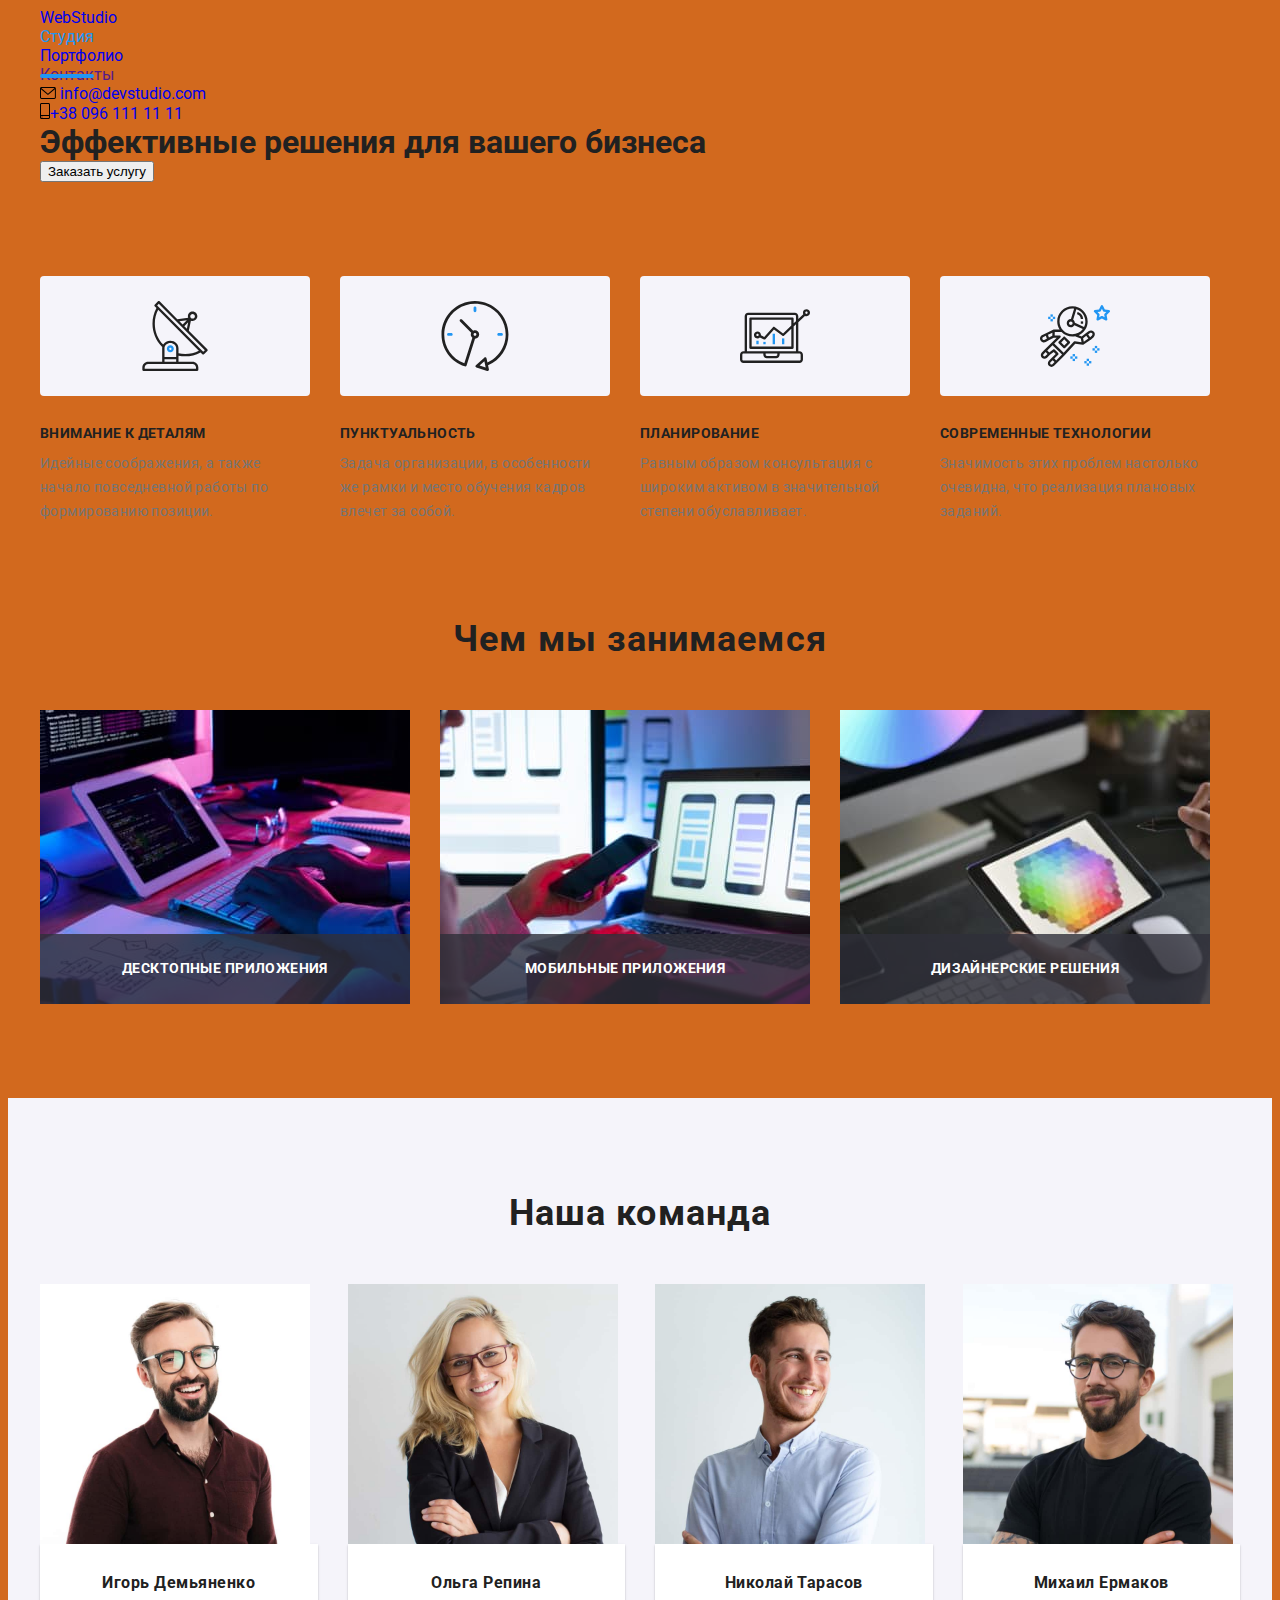
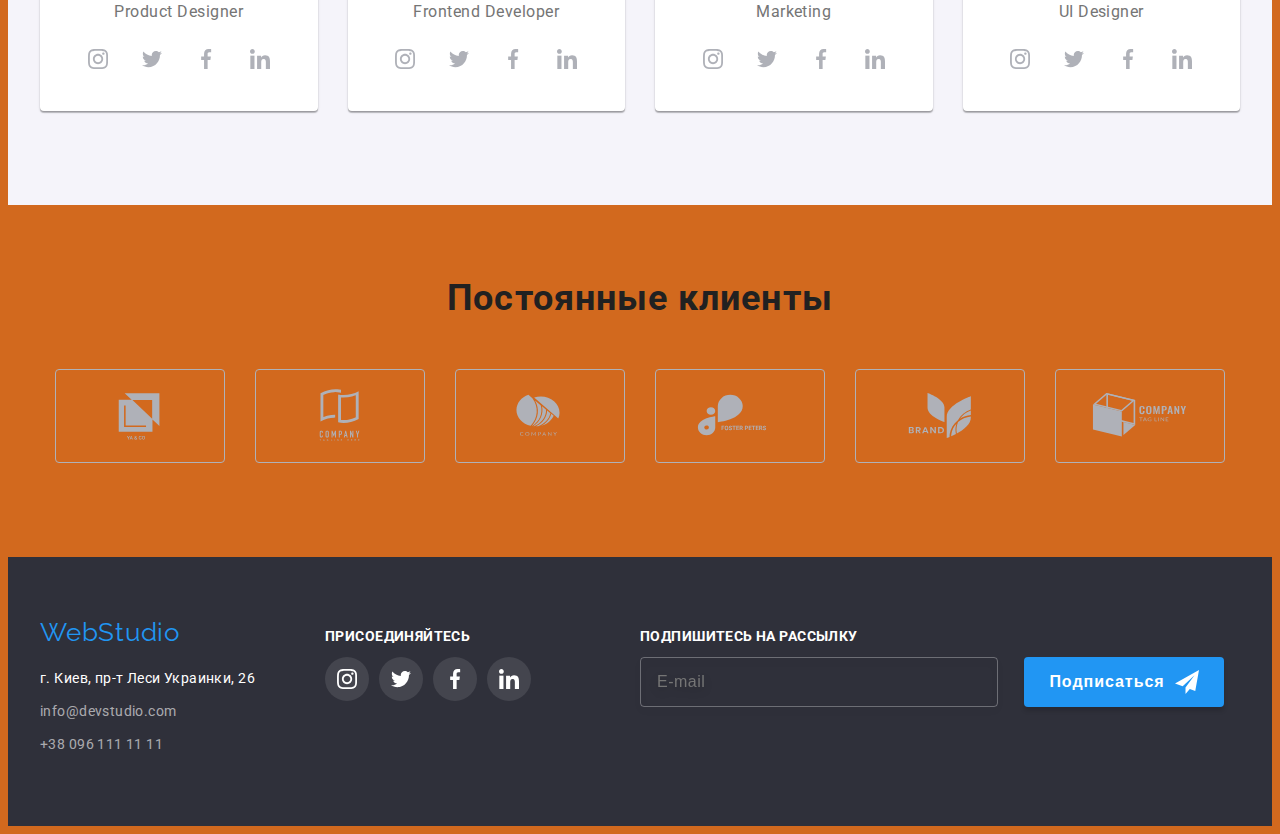
==== index.html @ f0cc95fa "add folders base, components, layout, utils" ====
<!DOCTYPE html>
<html lang="ru">
  <head>
    <meta charset="UTF-8" />
    <meta name="viewport" content="width=device-width, initial-scale=1.0" />
    <meta http-equiv="X-UA-Compatible" content="ie=edge" />
    <title>Document</title>
    <link rel="preconnect" href="https://fonts.googleapis.com" />
    <link rel="preconnect" href="https://fonts.gstatic.com" crossorigin />
    <link
      href="https://fonts.googleapis.com/css2?family=Raleway:wght@700&family=Roboto:wght@400;500;700;900&display=swap"
      rel="stylesheet"
    />
    <link
      rel="stylesheet"
      href="https://cdnjs.cloudflare.com/ajax/libs/modern-normalize/1.1.0/modern-normalize.min.css"
      integrity="sha512-wpPYUAdjBVSE4KJnH1VR1HeZfpl1ub8YT/NKx4PuQ5NmX2tKuGu6U/JRp5y+Y8XG2tV+wKQpNHVUX03MfMFn9Q=="
      crossorigin="anonymous"
      referrerpolicy="no-referrer"
    />
    <link rel="stylesheet" href="./css/styles.css" />
    <link rel="stylesheet" href="./css/main.css" />
  </head>

  <body>
    <!--Шапка сайта-->
    <header class="header">
      <div class="container header-container">
        <nav class="navigation">
          <a href="./index.html" class="logo">
            Web<span class="logo-blk">Studio</span>
          </a>
          <ul class="header-list list">
            <li class="header-item">
              <a href="./index.html" class="header-link current">Студия</a>
            </li>
            <li class="header-item">
              <a href="./portfolio.html" class="header-link">Портфолио</a>
            </li>
            <li class="header-item">
              <a href="" class="header-link">Контакты</a>
            </li>
          </ul>
        </nav>
        <div class="header-connect">
          <ul class="header-list list">
            <li>
              <a href="mailto:info@devstudio.com" class="header-link-mail"
                ><svg class="header-link-icon" width="16" height="12">
                  <use href="./image/icons/contact.svg#icon-envelope"></use>
                </svg>
                info@devstudio.com</a
              >
            </li>
            <li>
              <a href="tel:+380961111111" class="header-link-tel"
                ><svg class="header-link-icon" width="10" height="16">
                  <use
                    href="./image/icons/contact.svg#icon-smartphone"
                  ></use></svg
                >+38 096 111 11 11</a
              >
            </li>
          </ul>
        </div>
      </div>
    </header>
    <main>
      <!--Герой-->
      <div>
        <section class="hero">
          <div class="container">
            <div class="hero-title-container">
              <h1 class="hero-title">Эффективные решения для вашего бизнеса</h1>
            </div>
            <button type="button" class="hero-button" data-modal-open>
              Заказать услугу
            </button>
          </div>
        </section>
      </div>

      <!--Особенности-->

      <section class="features">
        <div class="container">
          <h2 class="visually-hidden">Особенности</h2>
          <ul class="features-list list">
            <li class="features-item">
              <div class="features-item-box">
                <svg class="features-item-icon" width="70" height="70">
                  <use href="./image/icons/FEATURES.svg#icon-antenna-1"></use>
                </svg>
              </div>
              <h3 class="features-subtitle">Внимание к деталям</h3>
              <p class="features-text">
                Идейные соображения, а также начало повседневной работы по
                формированию позиции.
              </p>
            </li>
            <li class="features-item">
              <div class="features-item-box">
                <svg class="features-item-icon" width="70" height="70">
                  <use href="./image/icons/FEATURES.svg#icon-clock-1"></use>
                </svg>
              </div>
              <h3 class="features-subtitle">Пунктуальность</h3>
              <p class="features-text">
                Задача организации, в особенности же рамки и место обучения
                кадров влечет за собой.
              </p>
            </li>
            <li class="features-item">
              <div class="features-item-box">
                <svg class="features-item-icon" width="70" height="70">
                  <use href="./image/icons/FEATURES.svg#icon-diagram-1"></use>
                </svg>
              </div>
              <h3 class="features-subtitle">Планирование</h3>
              <p class="features-text">
                Равным образом консультация с широким активом в значительной
                степени обуславливает.
              </p>
            </li>
            <li class="features-item">
              <div class="features-item-box">
                <svg class="features-item-icon" width="70" height="70">
                  <use href="./image/icons/FEATURES.svg#icon-astronaut-1"></use>
                </svg>
              </div>
              <h3 class="features-subtitle">Современные технологии</h3>
              <p class="features-text">
                Значимость этих проблем настолько очевидна, что реализация
                плановых заданий.
              </p>
            </li>
          </ul>
        </div>
      </section>

      <!--Чем мы занимаемся-->
      <section class="line">
        <div class="container">
          <h2 class="line-title">Чем мы занимаемся</h2>
          <ul class="line-list list">
            <li class="line-item">
              <img src="./image/box1.jpg" alt="работа с текстом" width="370" />
              <p class="line-top-text">Десктопные приложения</p>
            </li>
            <li class="line-item">
              <img src="./image/box2.jpg" alt="выбор дизайна" width="370" />
              <p class="line-top-text">Мобильные приложения</p>
            </li>
            <li class="line-item">
              <img src="./image/box3.jpg" alt="подбор цвета" width="370" />
              <p class="line-top-text">Дизайнерские решения</p>
            </li>
          </ul>
        </div>
      </section>
      <section class="about">
        <!--Команда ВебСтудио-->

        <div class="container">
          <h2 class="about-title">Наша команда</h2>
          <ul class="about-list list">
            <li class="about-item">
              <img
                src="./image/img-1.jpg"
                alt="фотография члена команды"
                width="270"
              />
              <div class="about-item-content about-frame">
                <h3 class="about-subtitle">Игорь Демьяненко</h3>
                <p class="about-text">Product Designer</p>
                <ul class="about-socials-list list">
                  <li class="about-socials-item">
                    <a href="" class="about-socials-link">
                      <svg class="about-socials-icon" width="20" height="20">
                        <use
                          href="./image/icons/socials.svg#icon-instagram-2"
                        ></use>
                      </svg>
                    </a>
                  </li>
                  <li class="about-socials-item">
                    <a href="" class="about-socials-link"
                      ><svg class="about-socials-icon" width="20" height="20">
                        <use
                          href="./image/icons/socials.svg#icon-twitter-1"
                        ></use></svg
                    ></a>
                  </li>
                  <li class="about-socials-item">
                    <a href="" class="about-socials-link">
                      <svg class="about-socials-icon" width="20" height="20">
                        <use
                          href="./image/icons/socials.svg#icon-facebook-1"
                        ></use>
                      </svg>
                    </a>
                  </li>
                  <li class="about-socials-item">
                    <a href="" class="about-socials-link">
                      <svg class="about-socials-icon" width="20" height="20">
                        <use
                          href="./image/icons/socials.svg#icon-linkedin-1"
                        ></use>
                      </svg>
                    </a>
                  </li>
                </ul>
              </div>
            </li>

            <li class="about-item">
              <img
                src="./image/img-2.jpg"
                alt="фотография члена команды"
                width="270"
              />
              <div class="about-item-content about-frame">
                <h3 class="about-subtitle">Ольга Репина</h3>
                <p class="about-text">Frontend Developer</p>
                <ul class="about-socials-list list">
                  <li class="about-socials-item">
                    <a href="" class="about-socials-link">
                      <svg class="about-socials-icon" width="20" height="20">
                        <use
                          href="./image/icons/socials.svg#icon-instagram-2"
                        ></use>
                      </svg>
                    </a>
                  </li>
                  <li class="about-socials-item">
                    <a href="" class="about-socials-link"
                      ><svg class="about-socials-icon" width="20" height="20">
                        <use
                          href="./image/icons/socials.svg#icon-twitter-1"
                        ></use></svg
                    ></a>
                  </li>
                  <li class="about-socials-item">
                    <a href="" class="about-socials-link">
                      <svg class="about-socials-icon" width="20" height="20">
                        <use
                          href="./image/icons/socials.svg#icon-facebook-1"
                        ></use>
                      </svg>
                    </a>
                  </li>
                  <li class="about-socials-item">
                    <a href="" class="about-socials-link">
                      <svg class="about-socials-icon" width="20" height="20">
                        <use
                          href="./image/icons/socials.svg#icon-linkedin-1"
                        ></use>
                      </svg>
                    </a>
                  </li>
                </ul>
              </div>
            </li>
            <li class="about-item">
              <img
                src="./image/img-3.jpg"
                alt="фотография члена команды"
                width="270"
              />
              <div class="about-item-content about-frame">
                <h3 class="about-subtitle">Николай Тарасов</h3>
                <p class="about-text">Marketing</p>
                <ul class="about-socials-list list">
                  <li class="about-socials-item">
                    <a href="" class="about-socials-link">
                      <svg class="about-socials-icon" width="20" height="20">
                        <use
                          href="./image/icons/socials.svg#icon-instagram-2"
                        ></use>
                      </svg>
                    </a>
                  </li>
                  <li class="about-socials-item">
                    <a href="" class="about-socials-link"
                      ><svg class="about-socials-icon" width="20" height="20">
                        <use
                          href="./image/icons/socials.svg#icon-twitter-1"
                        ></use></svg
                    ></a>
                  </li>
                  <li class="about-socials-item">
                    <a href="" class="about-socials-link">
                      <svg class="about-socials-icon" width="20" height="20">
                        <use
                          href="./image/icons/socials.svg#icon-facebook-1"
                        ></use>
                      </svg>
                    </a>
                  </li>
                  <li class="about-socials-item">
                    <a href="" class="about-socials-link">
                      <svg class="about-socials-icon" width="20" height="20">
                        <use
                          href="./image/icons/socials.svg#icon-linkedin-1"
                        ></use>
                      </svg>
                    </a>
                  </li>
                </ul>
              </div>
            </li>
            <li class="about-item">
              <img
                src="./image/img-4.jpg"
                alt="фотография члена команды"
                width="270"
              />
              <div class="about-item-content about-frame">
                <h3 class="about-subtitle">Михаил Ермаков</h3>
                <p class="about-text">UI Designer</p>
                <ul class="about-socials-list list">
                  <li class="about-socials-item">
                    <a href="" class="about-socials-link">
                      <svg class="about-socials-icon" width="20" height="20">
                        <use
                          href="./image/icons/socials.svg#icon-instagram-2"
                        ></use>
                      </svg>
                    </a>
                  </li>
                  <li class="about-socials-item">
                    <a href="" class="about-socials-link"
                      ><svg class="about-socials-icon" width="20" height="20">
                        <use
                          href="./image/icons/socials.svg#icon-twitter-1"
                        ></use></svg
                    ></a>
                  </li>
                  <li class="about-socials-item">
                    <a href="" class="about-socials-link">
                      <svg class="about-socials-icon" width="20" height="20">
                        <use
                          href="./image/icons/socials.svg#icon-facebook-1"
                        ></use>
                      </svg>
                    </a>
                  </li>
                  <li class="about-socials-item">
                    <a href="" class="about-socials-link">
                      <svg class="about-socials-icon" width="20" height="20">
                        <use
                          href="./image/icons/socials.svg#icon-linkedin-1"
                        ></use>
                      </svg>
                    </a>
                  </li>
                </ul>
              </div>
            </li>
          </ul>
        </div>
      </section>

      <!--Постоянные клиенты-->

      <section class="clients">
        <div class="container">
          <h2 class="clients-title">Постоянные клиенты</h2>
          <ul class="clients-list list">
            <li class="clients-item">
              <a href="" class="clients-link">
                <svg class="clients-icon" width="106" height="60">
                  <use href="./image/icons/clients.svg#icon-Logo-1"></use></svg
              ></a>
            </li>
            <li class="clients-item">
              <a href="" class="clients-link"
                ><svg class="clients-icon" width="106" height="60">
                  <use href="./image/icons/clients.svg#icon-Logo-2"></use>
                </svg>
              </a>
            </li>
            <li class="clients-item">
              <a href="" class="clients-link">
                <svg class="clients-icon" width="106" height="60">
                  <use href="./image/icons/clients.svg#icon-Logo-3"></use></svg
              ></a>
            </li>
            <li class="clients-item">
              <a href="" class="clients-link">
                <svg class="clients-icon" width="106" height="60">
                  <use href="./image/icons/clients.svg#icon-Logo-4"></use></svg
              ></a>
            </li>
            <li class="clients-item">
              <a href="" class="clients-link">
                <svg class="clients-icon" width="106" height="60">
                  <use href="./image/icons/clients.svg#icon-Logo-5"></use></svg
              ></a>
            </li>
            <li class="clients-item">
              <a href="" class="clients-link">
                <svg class="clients-icon" width="106" height="60">
                  <use href="./image/icons/clients.svg#icon-Logo-6"></use></svg
              ></a>
            </li>
          </ul>
        </div>
      </section>
    </main>

    <!-- Футер -->
    <footer>
      <div class="container footer-cont">
        <div class="footer-left-side">
          <div class="container-logo">
            <a href="./index.html" class="footer-logo">
              Web<span class="logo-wht">Studio</span>
            </a>
          </div>
          <address>
            <ul class="list">
              <li class="footer-item">
                <a
                  href="https://goo.gl/maps/s7FZJ9aVDDxHXywv8"
                  class="address"
                  target="_blank"
                  >г. Киев, пр-т Леси Украинки, 26</a
                >
              </li>
              <li class="footer-item">
                <a href="mailto:info@devstudio.com" class="footer-link-mail"
                  >info@devstudio.com</a
                >
              </li>
              <li class="footer-item">
                <a href="tel:+380961111111" class="footer-link-tel"
                  >+38 096 111 11 11</a
                >
              </li>
            </ul>
          </address>
        </div>
        <div class="footer-central-part">
          <p class="footer-right-text">присоединяйтесь</p>
          <ul class="footer-right-list list">
            <li class="footer-right-item">
              <a href="" class="footer-socials-link">
                <svg class="footer-socials-icon" width="20" height="20">
                  <use href="./image/icons/socials.svg#icon-instagram-2"></use>
                </svg>
              </a>
            </li>
            <li class="footer-right-item">
              <a href="" class="footer-socials-link">
                <svg class="footer-socials-icon" width="20" height="20">
                  <use href="./image/icons/socials.svg#icon-twitter-1"></use>
                </svg>
              </a>
            </li>
            <li class="footer-right-item">
              <a href="" class="footer-socials-link">
                <svg class="footer-socials-icon" width="20" height="20">
                  <use href="./image/icons/socials.svg#icon-facebook-1"></use>
                </svg>
              </a>
            </li>
            <li class="footer-right-item">
              <a href="" class="footer-socials-link">
                <svg class="footer-socials-icon" width="20" height="20">
                  <use href="./image/icons/socials.svg#icon-linkedin-1"></use>
                </svg>
              </a>
            </li>
          </ul>
        </div>
        <div class="footer-right-side">
          <p class="footer-right-side-text">Подпишитесь на рассылку</p>
          <form class="right-side-form">
            <div class="right-side-wrap">
              <input
                type="email"
                class="right-side-email"
                name="right-side-email"
                placeholder="E-mail"
              />
              <button type="submit" class="footer-btn">
                Подписаться
                <svg class="footer-btn-icon" width="24" height="24">
                  <use href="image/icons/contact.svg#icon-icon-send"></use>
                </svg>
              </button>
            </div>
          </form>
        </div>
      </div>
    </footer>
    <div class="backdrop is-hidden" data-modal>
      <div class="modal">
        <button type="button" class="modal-close-btn" data-modal-close>
          <svg class="modal-close-icon" width="18" height="18">
            <use href="./image/icons/contact.svg#icon-modal-close"></use>
          </svg>
        </button>
        <p class="modal-title">Оставьте свои данные, мы вам перезвоним</p>
        <form class="modal-form">
          <div class="form-field">
            <label for="user-name" class="modal-label">Имя</label>
            <div class="modal-inpup-wrap">
              <input
                type="text"
                name="user-name"
                class="modal-input"
                id="user-name"
              />
              <svg class="modal-icon" width="18" height="18">
                <use
                  href="./image/icons/contact.svg#icon-person-black-18dp-1"
                ></use>
              </svg>
            </div>
          </div>
          <div class="form-field">
            <label for="user-tel" class="modal-label">Телефон</label>
            <div class="modal-inpup-wrap">
              <input
                type="tel"
                name="user-tel"
                class="modal-input"
                id="user-tel"
              />
              <svg class="modal-icon" width="18" height="18">
                <use
                  href="./image/icons/contact.svg#icon-phone-black-18dp-1"
                ></use>
              </svg>
            </div>
          </div>
          <div class="form-field">
            <label for="user-email" class="modal-label">Почта</label>
            <div class="modal-inpup-wrap">
              <input
                type="email"
                name="user-email"
                class="modal-input"
                id="user-email"
              />
              <svg class="modal-icon" width="18" height="18">
                <use
                  href="./image/icons/contact.svg#icon-email-black-18dp-1"
                ></use>
              </svg>
            </div>
          </div>
          <div class="form-field-textarea">
            <label for="user-text" class="modal-label">Комментарий</label>
            <textarea
              name="user-text"
              id="user-text"
              class="modal-text"
              placeholder="Введите текст"
            ></textarea>
          </div>
          <div class="form-field-checkbox">
            <input
              type="checkbox"
              class="modal-check visually-hidden"
              name="modal-check"
              id="modal-check"
            />
            <label for="modal-check" class="modal-check-text"
              >Соглашаюсь с рассылкой и принимаю
              <a href="">
                <span class="modal-check-contract">Условия договора</span>
              </a>
            </label>
          </div>
          <button type="submit" class="modal-btn">Отправить</button>
        </form>
      </div>
    </div>
    <script>
      (() => {
        const refs = {
          openModalBtn: document.querySelector('[data-modal-open]'),
          closeModalBtn: document.querySelector('[data-modal-close]'),
          modal: document.querySelector('[data-modal]'),
        };

        refs.openModalBtn.addEventListener('click', toggleModal);
        refs.closeModalBtn.addEventListener('click', toggleModal);

        function toggleModal() {
          refs.modal.classList.toggle('is-hidden');
        }
      })();
    </script>
  </body>
</html>
---- css/styles.css ----
p,
h1,
h2,
h3,
h4,
h5,
h6 {
  margin: 0;
}

ul {
  margin: 0;
  padding: 0;
}

button {
  cursor: pointer;
}

body {
  font-family: Roboto, sans-serif;
  color: #212121;
}

main {
  color: #212121;
}

a {
  text-decoration: none;
}

img {
  display: block;
}

.container {
  width: 1200px;
  padding-left: 15px;
  padding-right: 15px;
  margin: 0 auto;
}

.list {
  list-style: none;
}

:root {
  --accent-color: #2196f3;
  --text-color: #757575;
}
.visually-hidden {
  position: absolute;
  white-space: nowrap;
  width: 1px;
  height: 1px;
  overflow: hidden;
  border: 0;
  padding: 0;
  clip: rect(0 0 0 0);
  clip-path: inset(50%);
  margin: -1px;
}

/* -- HEADER -- */

/* ------- HERO ------- */

/* ------- FEATURES ------- */

.features {
  padding-top: 94px;
  padding-bottom: 94px;
}

.features-list {
  display: flex;
}

.features-item-box {
  background-color: #f5f4fa;
  border-radius: 4px;
  display: flex;
  align-items: center;
  justify-content: center;
  padding-top: 25px;
  padding-bottom: 25px;
  margin-bottom: 30px;
}

.features-item {
  width: 270px;
}

.features-item + .features-item {
  margin-left: 30px;
}

.features-subtitle {
  font-size: 14px;
  line-height: 1.14;
  letter-spacing: 0.03em;
  text-transform: uppercase;
}

.features-subtitle {
  margin-bottom: 10px;
}

.features-text {
  font-size: 14px;
  line-height: 1.71;
  letter-spacing: 0.03em;
  color: var(--text-color);
}

/* ------- LINE ------- */

.line {
  padding-bottom: 94px;
}

.line-list {
  display: flex;
}

.line-title,
.about-title {
  font-size: 36px;
  line-height: 42px;
  text-align: center;
  letter-spacing: 0.03em;
  margin-bottom: 50px;
}

.line-item + .line-item {
  margin-left: 30px;
}

.line-item {
  width: 370px;
  position: relative;
}

.line-top-text {
  font-weight: 700;
  font-size: 14px;
  line-height: 1.14;
  text-align: center;
  letter-spacing: 0.03em;
  text-transform: uppercase;
  color: #ffffff;
  position: absolute;
  bottom: 0;
  left: 0;
  background-color: rgba(47, 48, 58, 0.8);
  width: 100%;
  padding-top: 27px;
  padding-bottom: 27px;
}

/* ------- ABOUT ------- */

.about {
  background-color: #f5f4fa;
  padding-top: 94px;
  padding-bottom: 94px;
}

.about-list {
  display: flex;
  margin-left: -30px;
}

.about-item-content {
  background-color: #ffffff;
  padding-top: 30px;
  padding-bottom: 30px;
}

.about-item {
  width: calc(100% / 3 - 30px);
  margin-left: 30px;
}

.about-subtitle {
  font-style: normal;
  font-size: 16px;
  line-height: 1.18;
  text-align: center;
  letter-spacing: 0.03em;
  margin-bottom: 10px;
}

.about-text,
.portfolio-text {
  font-size: 16px;
  line-height: 1.18;
  text-align: center;
  letter-spacing: 0.03em;
  color: var(--text-color);
}

.about-text {
  display: block;
  margin-bottom: 15px;
}

.about-socials-list {
  display: flex;
  justify-content: center;
}

.about-socials-link {
  width: 44px;
  height: 44px;
  background-color: #ffffff;
  border-radius: 50%;
  display: flex;
  align-items: center;
  justify-content: center;

  transition-property: background-color;
  transition-duration: 250ms;
  transition-timing-function: cubic-bezier(0.4, 0, 0.2, 1);
}

.about-socials-link:hover,
.about-socials-link:focus {
  background-color: var(--accent-color);
}

.about-socials-link:hover .about-socials-icon,
.about-socials-link:focus .about-socials-icon {
  fill: #ffffff;
}

.about-socials-item + .about-socials-item {
  margin-left: 10px;
}

.about-socials-icon {
  fill: #afb1b8;
}

.clients-title {
  font-size: 36px;
  line-height: 42px;
  text-align: center;
  letter-spacing: 0.03em;
  margin-bottom: 50px;
}

.about-frame {
  box-shadow: 0px 1px 3px rgba(0, 0, 0, 0.12), 0px 1px 1px rgba(0, 0, 0, 0.14),
    0px 2px 1px rgba(0, 0, 0, 0.2);
  border-radius: 0px 0px 4px 4px;
}

/* ------- CLIENTS ------- */

.clients {
  padding-bottom: 94px;
  padding-top: 72px;
}

.clients-item + .clients-item {
  margin-left: 30px;
}

.clients-list {
  display: flex;
  justify-content: center;
}

.clients-link {
  border: 1px solid #afb1b8;
  border-radius: 4px;
  padding: 16px 31px;
  color: #afb1b8;
  display: flex;
  align-items: center;
  justify-content: center;

  transition: color 250ms cubic-bezier(0.4, 0, 0.2, 1),
    border-color 250ms cubic-bezier(0.4, 0, 0.2, 1);
}

.clients-icon {
  fill: currentColor;
}

.clients-link:hover,
.clients-link:focus {
  color: var(--accent-color);
  border-color: var(--accent-color);
}

/* ----- FOOTER ----- */

footer {
  background-color: #2f303a;
  padding-bottom: 60px;
  padding-top: 60px;
  margin: 0 auto;
}

.footer-cont {
  display: flex;
  align-items: baseline;
}

.footer-logo {
  font-family: Raleway, sans-serif;
  font-size: 26px;
  line-height: 1.19;
  letter-spacing: 0.03em;
  color: #2196f3;
}

.container-logo {
  margin-bottom: 20px;
}

.address {
  font-style: normal;
  font-weight: 400;
  font-size: 14px;
  line-height: 1.71;
  letter-spacing: 0.03em;
  color: #ffffff;

  transition: color 250ms cubic-bezier(0.4, 0, 0.2, 1);
}

.footer-link-tel,
.footer-link-mail {
  font-style: normal;
  font-weight: 400;
  font-size: 14px;
  line-height: 1.71;
  letter-spacing: 0.03em;
  color: rgba(255, 255, 255, 0.6);

  transition: color 250ms cubic-bezier(0.4, 0, 0.2, 1);
}

.footer-link-tel:hover,
.footer-link-tel:focus {
  color: var(--accent-color);
}

.address:hover,
.address:focus {
  color: var(--accent-color);
}

.footer-link-mail:hover,
.footer-link-mail:focus {
  color: var(--accent-color);
}

.footer-item {
  margin-bottom: 9px;
}

.footer-central-part {
  width: 206px;
  margin-left: 70px;
}

.footer-right-text,
.footer-right-side-text {
  font-weight: bold;
  font-style: normal;
  font-size: 14px;
  line-height: 1.14px;
  letter-spacing: 0.03em;
  text-transform: uppercase;
  color: #ffffff;
  display: block;
  margin-bottom: 20px;
}

.footer-right-list {
  display: flex;
  justify-content: left;
}

.footer-socials-link {
  width: 44px;
  height: 44px;
  background-color: rgba(255, 255, 255, 0.1);
  border-radius: 50%;
  display: flex;
  align-items: center;
  justify-content: center;

  transition-property: background-color;
  transition-duration: 250ms;
  transition-timing-function: cubic-bezier(0.4, 0, 0.2, 1);
}

.footer-right-item {
  margin-right: 10px;
}

.footer-socials-link:hover,
.footer-socials-link:focus {
  background-color: var(--accent-color);
}

.footer-socials-link:hover .footer-socials-icon {
  fill: #ffffff;
}

.footer-socials-icon {
  fill: #ffffff;
}

.right-side-wrap {
  display: flex;
  justify-content: center;
}

.footer-right-side {
  margin-left: auto;
  width: calc(100% / 2);
  padding-left: 15px;
}

.right-side-email {
  width: 358px;
  height: 50px;
  font-weight: 400;
  font-size: 16px;
  line-height: 1.25;
  letter-spacing: 0.03em;
  color: rgba(255, 255, 255, 0.6);
  padding-left: 16px;
  border: 1px solid rgba(255, 255, 255, 0.3);
  box-sizing: border-box;
  filter: drop-shadow(0px 4px 4px rgba(0, 0, 0, 0.15));
  border-radius: 4px;
  background-color: transparent;
  outline: none;
  margin-right: 10px;
}

.footer-btn {
  width: 200px;
  height: 50px;
  background: var(--accent-color);
  font-weight: 700;
  font-size: 16px;
  line-height: 1.87;
  letter-spacing: 0.06em;
  cursor: pointer;
  color: #ffffff;
  border-color: transparent;
  border-radius: 4px;
  box-shadow: 0px 4px 4px rgba(0, 0, 0, 0.15);
  display: flex;
  align-items: center;
  justify-content: center;
  margin: 0 auto;
}

.footer-btn-icon {
  margin-left: 10px;
}

/* ----- Портфолио ----- */

.box {
  border-bottom-width: 1px;
  border-bottom-style: solid;
  border-bottom-color: #ececec;
}

.portfolio {
  padding-top: 91px;
  padding-bottom: 90px;
}

.portfolio-button {
  font-family: inherit;
  font-style: normal;
  font-weight: 500;
  font-size: 16px;
  line-height: 1.62;
  text-align: center;
  letter-spacing: 0.03em;
  background: #f5f4fa;
  border-radius: 4px;
  border-color: transparent;
  padding: 6px 22px;

  transition-property: background-color;
  transition-duration: 250ms;
  transition-timing-function: cubic-bezier(0.4, 0, 0.2, 1);
}

.buttons-container {
  margin-bottom: 51px;
}

.buttons-list {
  display: flex;
  justify-content: center;
}

.buttons-item + .buttons-item {
  margin-left: 8px;
}

.portfolio-button:hover,
.portfolio-button:focus {
  background-color: var(--accent-color);
  color: #ffffff;
  box-shadow: 0px 3px 1px rgba(0, 0, 0, 0.1), 0px 1px 2px rgba(0, 0, 0, 0.08),
    0px 2px 2px rgba(0, 0, 0, 0.12);
}

.image {
  display: block;
  max-width: 100%;
  height: auto;
}

.frame {
  border: 1px solid #eeeeee;
}

.portfolio-list {
  display: flex;
  margin-left: -30px;
  flex-wrap: wrap;
}

.portfolio-item {
  background: #ffffff;
  width: calc(100% / 3 - 30px);
  margin-left: 30px;
  position: relative;
}

.portfolio-wrap {
  position: relative;
  overflow: hidden;
}

.portfolio-top-text {
  position: absolute;
  top: 0;
  left: 0;
  font-weight: 400;
  font-size: 18px;
  line-height: 1.56;
  letter-spacing: 0.03em;
  color: #ffffff;
  background: rgba(33, 150, 243, 0.9);
  padding: 63px 24px;
  height: 100%;
  transform: translateY(101%);
  transition: transform 250ms cubic-bezier(0.4, 0, 0.2, 1);
}

.portfolio-item:hover .portfolio-top-text {
  transform: translateY(0);
}

.portfolio-item:nth-last-child(n + 4) {
  margin-bottom: 30px;
}

.portfolio-item:hover,
.portfolio-item:focus {
  box-shadow: 0px 1px 1px rgba(0, 0, 0, 0.12), 0px 4px 4px rgba(0, 0, 0, 0.06),
    1px 4px 6px rgba(0, 0, 0, 0.16);
}

.portfolio-subtitle {
  font-size: 18px;
  line-height: 2;
  letter-spacing: 0.06em;
}

.portfolio-list-content {
  padding: 20px;
}

.portfolio-text {
  line-height: 1.87;
  text-align: left;
}

.current {
  color: var(--accent-color);
  position: relative;
}

.current::after {
  content: '';
  width: 100%;
  height: 4px;
  position: absolute;
  background-color: var(--accent-color);
  border-radius: 2px;
  left: 0;
  bottom: -32px;
}

.backdrop {
  width: 100vw;
  height: 100vh;
  background-color: rgba(0, 0, 0, 0.2);
  position: fixed;
  top: 0;

  opacity: 1;
  transition: opacity 250ms cubic-bezier(0.4, 0, 0.2, 1);
}

.backdrop.is-hidden .modal {
  transform: translate(-50%, -50%) scale(0.7);
}

/* ------- Modal ------ */

.modal {
  width: 528px;
  min-height: 581px;
  background: #ffffff;
  box-shadow: 0px 1px 3px rgba(0, 0, 0, 0.12), 0px 1px 1px rgba(0, 0, 0, 0.14),
    0px 2px 1px rgba(0, 0, 0, 0.2);
  border-radius: 4px;
  position: absolute;
  top: 50%;
  left: 50%;

  transform: translate(-50%, -50%) scale(1);

  transition: transform 250ms cubic-bezier(0.4, 0, 0.2, 1);

  padding: 40px;
}

.modal-close-btn {
  width: 30px;
  height: 30px;
  border-radius: 50%;
  background-color: transparent;
  border: 1px solid rgba(0, 0, 0, 0.1);
  position: absolute;
  top: 8px;
  right: 8px;
  display: flex;
  align-items: center;
  justify-content: center;

  transition: fill 250ms cubic-bezier(0.4, 0, 0.2, 1);
}

.modal-close-btn:hover {
  fill: var(--accent-color);
}

.is-hidden {
  opacity: 0;
  pointer-events: none;
  visibility: hidden;
}

.modal-title {
  font-style: normal;
  font-weight: 700;
  font-size: 20px;
  line-height: 1.15;
  text-align: center;
  letter-spacing: 0.03em;
  color: #212121;
  margin-bottom: 12px;
}

.modal-label {
  font-weight: normal;
  font-size: 12px;
  line-height: 1.16;
  letter-spacing: 0.01em;
  color: #757575;
}

.modal-inpup-wrap {
  margin-top: 4px;
  position: relative;
}

.form-field {
  margin-bottom: 10px;
}

.modal-input {
  width: 100%;
  height: 40px;
  border: 1px solid rgba(33, 33, 33, 0.2);
  box-sizing: border-box;
  border-radius: 4px;
  outline: none;
  padding-left: 40px;

  transition: border-color 250ms cubic-bezier(0.4, 0, 0.2, 1);
}

.modal-input:hover,
.modal-input:focus {
  border-color: var(--accent-color);
}

.modal-input:hover + .modal-icon {
  fill: var(--accent-color);
}

.modal-input:focus + .modal-icon {
  fill: var(--accent-color);
}

.modal-icon {
  position: absolute;
  left: 12px;
  top: 50%;
  transform: translateY(-50%);

  transition: fill 250ms cubic-bezier(0.4, 0, 0.2, 1);
}

.modal-text {
  width: 100%;
  height: 120px;
  padding: 12px;
  border: 1px solid rgba(33, 33, 33, 0.2);
  box-sizing: border-box;
  border-radius: 4px;
  resize: none;
  margin-top: 4px;
}

.modal-text::placeholder {
  font-weight: 400;
  font-size: 12px;
  line-height: 1.16s;
  letter-spacing: 0.01em;
  color: rgba(117, 117, 117, 0.5);
}

.modal-check-text,
.modal-check-contract {
  font-weight: 400;
  font-size: 14px;
  line-height: 1.71;
  letter-spacing: 0.03em;
  color: var(--text-color);
  display: flex;
  align-items: center;
}

.modal-check-text::before {
  content: '';
  width: 16px;
  height: 15px;
  border: 2px solid #212121;
  border-radius: 2px;
  display: block;
  margin-right: 7px;
}

.modal-check:checked + .modal-check-text::before {
  background-color: var(--accent-color);
  background-image: url(../image/icons/modal-icon.svg);
  background-repeat: no-repeat;
  background-position: center;
  border: none;
}

.modal-check-contract {
  color: var(--accent-color);
  text-decoration-line: underline;
  margin-left: 3px;
}

.form-field-checkbox {
  margin-top: 15px;
  margin-bottom: 25px;
}

.modal-btn {
  font-family: inherit;
  background: var(--accent-color);
  font-weight: 700;
  font-size: 16px;
  line-height: 1.87;
  letter-spacing: 0.06em;
  cursor: pointer;
  color: #ffffff;
  border-color: transparent;
  border-radius: 4px;
  box-shadow: 0px 4px 4px rgba(0, 0, 0, 0.15);
  display: block;
  margin: 0 auto;
  padding: 10px 55px;
}
---- css/main.css ----
body {
  background-color: chocolate;
}
/*# sourceMappingURL=main.css.map */
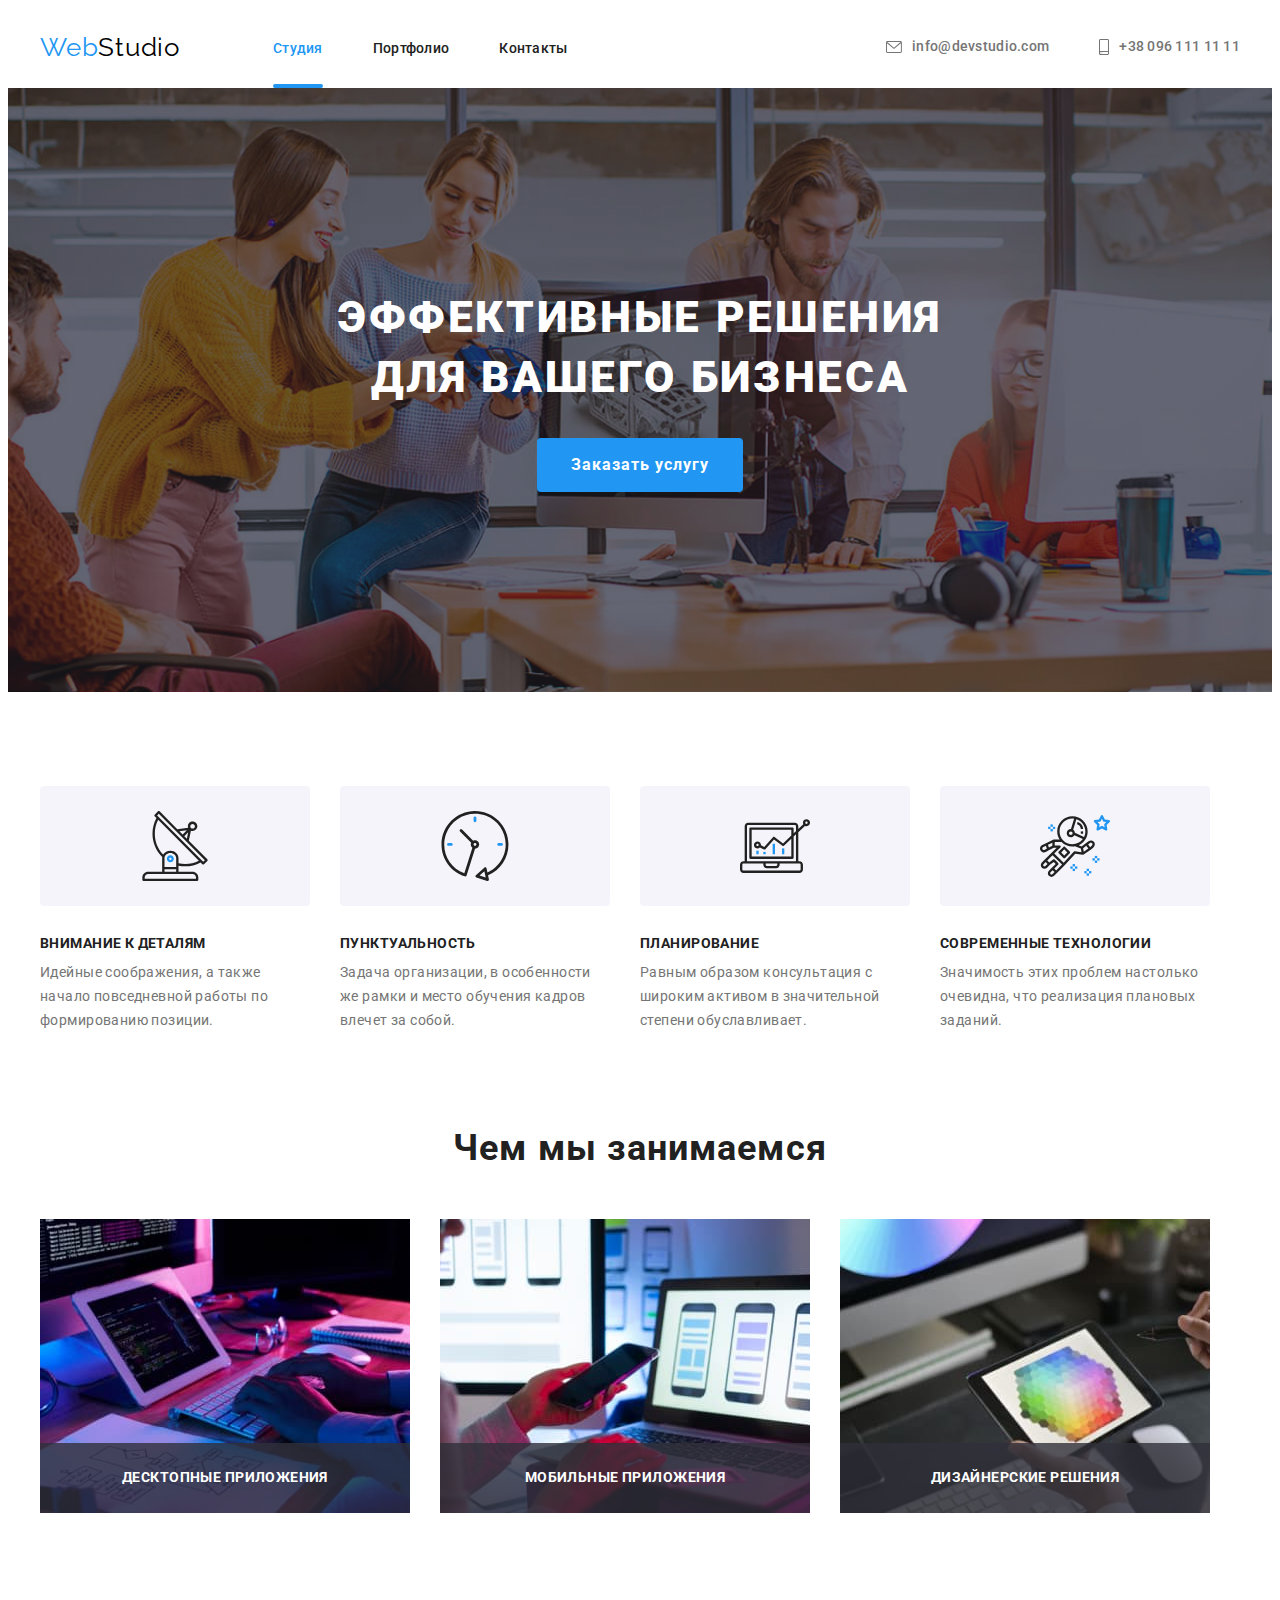
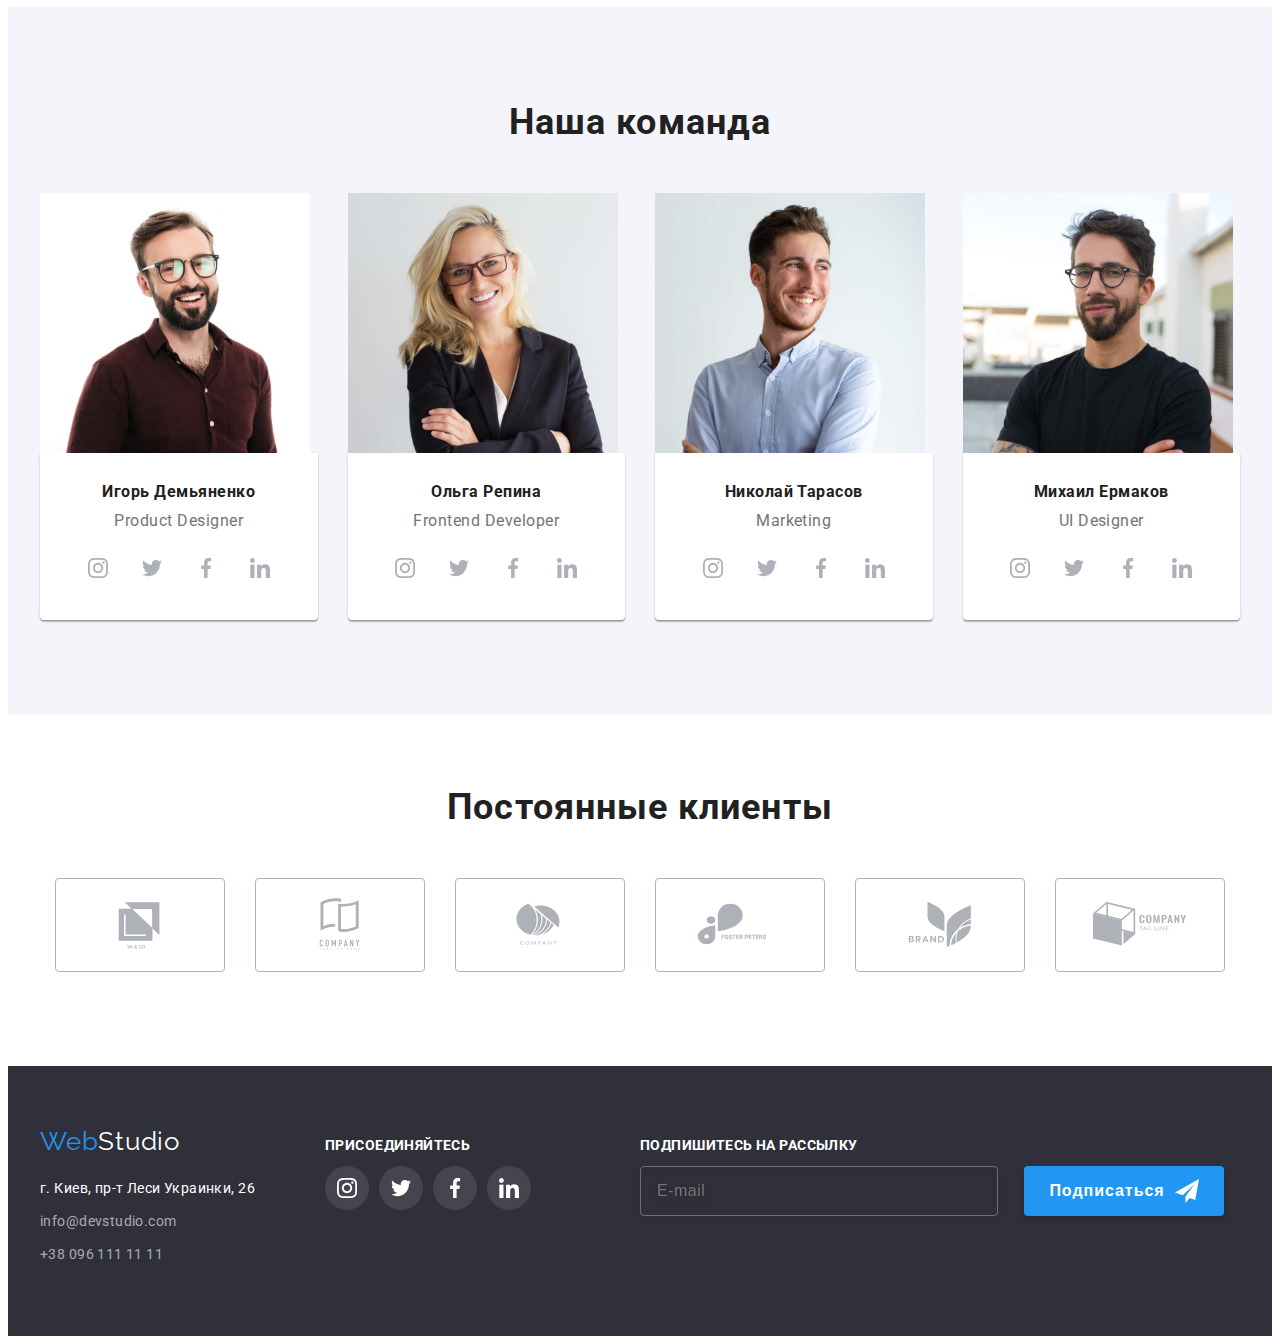
==== commit 29b173e8: "disables  'styles.css'" ====
--- a/index.html
+++ b/index.html
@@ -18,7 +18,7 @@
       crossorigin="anonymous"
       referrerpolicy="no-referrer"
     />
-    <link rel="stylesheet" href="./css/styles.css" />
+
     <link rel="stylesheet" href="./css/main.css" />
   </head>
 
--- a/css/main.css
+++ b/css/main.css
@@ -1,4 +1,934 @@
+p,
+h1,
+h2,
+h3,
+h4,
+h5,
+h6 {
+  margin: 0;
+}
+
+ul {
+  margin: 0;
+  padding: 0;
+}
+
+button {
+  cursor: pointer;
+}
+
 body {
-  background-color: chocolate;
+  font-family: Roboto, sans-serif;
+  color: #212121;
+}
+
+main {
+  color: #212121;
+}
+
+a {
+  text-decoration: none;
+}
+
+img {
+  display: block;
+}
+
+:root {
+  --accent-color: #2196f3;
+  --text-color: #757575;
+}
+
+.container {
+  width: 1200px;
+  padding-left: 15px;
+  padding-right: 15px;
+  margin: 0 auto;
+}
+
+.list {
+  list-style: none;
+}
+
+.backdrop {
+  width: 100vw;
+  height: 100vh;
+  background-color: rgba(0, 0, 0, 0.2);
+  position: fixed;
+  top: 0;
+  opacity: 1;
+  transition: opacity 250ms cubic-bezier(0.4, 0, 0.2, 1);
+}
+
+.backdrop.is-hidden .modal {
+  transform: translate(-50%, -50%) scale(0.7);
+}
+
+/* ------- Modal ------ */
+.modal {
+  width: 528px;
+  min-height: 581px;
+  background: #ffffff;
+  box-shadow: 0px 1px 3px rgba(0, 0, 0, 0.12), 0px 1px 1px rgba(0, 0, 0, 0.14), 0px 2px 1px rgba(0, 0, 0, 0.2);
+  border-radius: 4px;
+  position: absolute;
+  top: 50%;
+  left: 50%;
+  transform: translate(-50%, -50%) scale(1);
+  transition: transform 250ms cubic-bezier(0.4, 0, 0.2, 1);
+  padding: 40px;
+}
+
+.modal-close-btn {
+  width: 30px;
+  height: 30px;
+  border-radius: 50%;
+  background-color: transparent;
+  border: 1px solid rgba(0, 0, 0, 0.1);
+  position: absolute;
+  top: 8px;
+  right: 8px;
+  display: flex;
+  align-items: center;
+  justify-content: center;
+  transition: fill 250ms cubic-bezier(0.4, 0, 0.2, 1);
+}
+
+.modal-close-btn:hover {
+  fill: var(--accent-color);
+}
+
+.is-hidden {
+  opacity: 0;
+  pointer-events: none;
+  visibility: hidden;
+}
+
+.modal-title {
+  font-style: normal;
+  font-weight: 700;
+  font-size: 20px;
+  line-height: 1.15;
+  text-align: center;
+  letter-spacing: 0.03em;
+  color: #212121;
+  margin-bottom: 12px;
+}
+
+.modal-label {
+  font-weight: normal;
+  font-size: 12px;
+  line-height: 1.16;
+  letter-spacing: 0.01em;
+  color: #757575;
+}
+
+.modal-inpup-wrap {
+  margin-top: 4px;
+  position: relative;
+}
+
+.form-field {
+  margin-bottom: 10px;
+}
+
+.modal-input {
+  width: 100%;
+  height: 40px;
+  border: 1px solid rgba(33, 33, 33, 0.2);
+  box-sizing: border-box;
+  border-radius: 4px;
+  outline: none;
+  padding-left: 40px;
+  transition: border-color 250ms cubic-bezier(0.4, 0, 0.2, 1);
+}
+
+.modal-input:hover,
+.modal-input:focus {
+  border-color: var(--accent-color);
+}
+
+.modal-input:hover + .modal-icon {
+  fill: var(--accent-color);
+}
+
+.modal-input:focus + .modal-icon {
+  fill: var(--accent-color);
+}
+
+.modal-icon {
+  position: absolute;
+  left: 12px;
+  top: 50%;
+  transform: translateY(-50%);
+  transition: fill 250ms cubic-bezier(0.4, 0, 0.2, 1);
+}
+
+.modal-text {
+  width: 100%;
+  height: 120px;
+  padding: 12px;
+  border: 1px solid rgba(33, 33, 33, 0.2);
+  box-sizing: border-box;
+  border-radius: 4px;
+  resize: none;
+  margin-top: 4px;
+}
+
+.modal-text::placeholder {
+  font-weight: 400;
+  font-size: 12px;
+  line-height: 1.16s;
+  letter-spacing: 0.01em;
+  color: rgba(117, 117, 117, 0.5);
+}
+
+.modal-check-text,
+.modal-check-contract {
+  font-weight: 400;
+  font-size: 14px;
+  line-height: 1.71;
+  letter-spacing: 0.03em;
+  color: var(--text-color);
+  display: flex;
+  align-items: center;
+}
+
+.modal-check-text::before {
+  content: '';
+  width: 16px;
+  height: 15px;
+  border: 2px solid #212121;
+  border-radius: 2px;
+  display: block;
+  margin-right: 7px;
+}
+
+.modal-check:checked + .modal-check-text::before {
+  background-color: var(--accent-color);
+  background-image: url(../image/icons/modal-icon.svg);
+  background-repeat: no-repeat;
+  background-position: center;
+  border: none;
+}
+
+.modal-check-contract {
+  color: var(--accent-color);
+  text-decoration-line: underline;
+  margin-left: 3px;
+}
+
+.form-field-checkbox {
+  margin-top: 15px;
+  margin-bottom: 25px;
+}
+
+.modal-btn {
+  font-family: inherit;
+  background: var(--accent-color);
+  font-weight: 700;
+  font-size: 16px;
+  line-height: 1.87;
+  letter-spacing: 0.06em;
+  cursor: pointer;
+  color: #ffffff;
+  border-color: transparent;
+  border-radius: 4px;
+  box-shadow: 0px 4px 4px rgba(0, 0, 0, 0.15);
+  display: block;
+  margin: 0 auto;
+  padding: 10px 55px;
+}
+
+.visually-hidden {
+  position: absolute;
+  white-space: nowrap;
+  width: 1px;
+  height: 1px;
+  overflow: hidden;
+  border: 0;
+  padding: 0;
+  clip: rect(0 0 0 0);
+  clip-path: inset(50%);
+  margin: -1px;
+}
+
+header {
+  padding-top: 24px;
+  padding-bottom: 25px;
+  margin: 0 auto;
+}
+
+.header-container {
+  display: flex;
+  align-items: center;
+}
+
+.navigation {
+  display: flex;
+  align-items: center;
+}
+
+.header-list {
+  display: flex;
+  margin-left: auto;
+}
+
+.header-item + .header-item {
+  margin-left: 50px;
+}
+
+.header-connect {
+  margin-left: auto;
+}
+
+.header-link {
+  font-weight: 500;
+  font-size: 14px;
+  line-height: 1.14;
+  letter-spacing: 0.02em;
+  color: #212121;
+  transition: color 250ms cubic-bezier(0.4, 0, 0.2, 1);
+}
+
+.header-link:hover,
+.header-link:focus {
+  color: var(--accent-color);
+}
+
+.header-link-active {
+  color: var(--accent-color);
+}
+
+.header-link-icon {
+  fill: var(--text-color);
+  transition: fill 250ms cubic-bezier(0.4, 0, 0.2, 1);
+}
+
+.header-link-tel:hover .header-link-icon,
+.header-link-tel:focus .header-link-icon {
+  fill: var(--accent-color);
+}
+
+.header-link-mail:hover .header-link-icon,
+.header-link-mail:focus .header-link-icon {
+  fill: var(--accent-color);
+}
+
+.header-link-icon {
+  margin-right: 10px;
+}
+
+.header-link-tel,
+.header-link-mail {
+  font-weight: 500;
+  font-style: normal;
+  font-size: 14px;
+  line-height: 1.14;
+  letter-spacing: 0.02em;
+  color: var(--text-color);
+  display: flex;
+  align-items: center;
+  transition: color 250ms cubic-bezier(0.4, 0, 0.2, 1);
+}
+
+.header-link-tel:hover,
+.header-link-tel:focus {
+  color: var(--accent-color);
+}
+
+.header-link-mail:hover,
+.header-link-mail:focus {
+  color: var(--accent-color);
+}
+
+.header-link-tel {
+  margin-left: 50px;
+}
+
+.logo {
+  font-family: Raleway, sans-serif;
+  font-size: 26px;
+  line-height: 1.19;
+  letter-spacing: 0.03em;
+  color: #2196f3;
+  margin-right: 93px;
+}
+
+.logo-blk {
+  color: #000000;
+}
+
+.logo-wht {
+  color: #ffffff;
+}
+
+.hero {
+  background: #2f303a;
+  background-image: linear-gradient(rgba(47, 48, 58, 0.4), rgba(47, 48, 58, 0.4)), url(../image/hero-bg.jpg);
+  background-repeat: no-repeat;
+  background-position: center;
+  background-size: cover;
+  display: flex;
+  padding-top: 200px;
+  padding-bottom: 200px;
+  text-align: center;
+  align-items: center;
+  max-width: 1600px;
+  margin: 0 auto;
+}
+
+.hero-title-container {
+  max-width: 696px;
+  margin: 0 auto;
+}
+
+.hero-title {
+  font-weight: 900;
+  font-size: 44px;
+  line-height: 1.36;
+  letter-spacing: 0.06em;
+  text-transform: uppercase;
+  color: #ffffff;
+  margin-bottom: 30px;
+}
+
+.hero-button {
+  font-family: inherit;
+  background: var(--accent-color);
+  font-weight: 700;
+  font-size: 16px;
+  line-height: 1.87;
+  letter-spacing: 0.06em;
+  cursor: pointer;
+  color: #ffffff;
+  border-color: transparent;
+  border-radius: 4px;
+  display: block;
+  margin: 0 auto;
+  padding: 10px 32px;
+}
+
+.features {
+  padding-top: 94px;
+  padding-bottom: 94px;
+}
+
+.features-list {
+  display: flex;
+}
+
+.features-item-box {
+  background-color: #f5f4fa;
+  border-radius: 4px;
+  display: flex;
+  align-items: center;
+  justify-content: center;
+  padding-top: 25px;
+  padding-bottom: 25px;
+  margin-bottom: 30px;
+}
+
+.features-item {
+  width: 270px;
+}
+
+.features-item + .features-item {
+  margin-left: 30px;
+}
+
+.features-subtitle {
+  font-size: 14px;
+  line-height: 1.14;
+  letter-spacing: 0.03em;
+  text-transform: uppercase;
+}
+
+.features-subtitle {
+  margin-bottom: 10px;
+}
+
+.features-text {
+  font-size: 14px;
+  line-height: 1.71;
+  letter-spacing: 0.03em;
+  color: var(--text-color);
+}
+
+.line {
+  padding-bottom: 94px;
+}
+
+.line-list {
+  display: flex;
+}
+
+.line-title,
+.about-title {
+  font-size: 36px;
+  line-height: 42px;
+  text-align: center;
+  letter-spacing: 0.03em;
+  margin-bottom: 50px;
+}
+
+.line-item + .line-item {
+  margin-left: 30px;
+}
+
+.line-item {
+  width: 370px;
+  position: relative;
+}
+
+.line-top-text {
+  font-weight: 700;
+  font-size: 14px;
+  line-height: 1.14;
+  text-align: center;
+  letter-spacing: 0.03em;
+  text-transform: uppercase;
+  color: #ffffff;
+  position: absolute;
+  bottom: 0;
+  left: 0;
+  background-color: rgba(47, 48, 58, 0.8);
+  width: 100%;
+  padding-top: 27px;
+  padding-bottom: 27px;
+}
+
+.about {
+  background-color: #f5f4fa;
+  padding-top: 94px;
+  padding-bottom: 94px;
+}
+
+.about-list {
+  display: flex;
+  margin-left: -30px;
+}
+
+.about-item-content {
+  background-color: #ffffff;
+  padding-top: 30px;
+  padding-bottom: 30px;
+}
+
+.about-item {
+  width: calc(100% / 3 - 30px);
+  margin-left: 30px;
+}
+
+.about-subtitle {
+  font-style: normal;
+  font-size: 16px;
+  line-height: 1.18;
+  text-align: center;
+  letter-spacing: 0.03em;
+  margin-bottom: 10px;
+}
+
+.about-text,
+.portfolio-text {
+  font-size: 16px;
+  line-height: 1.18;
+  text-align: center;
+  letter-spacing: 0.03em;
+  color: var(--text-color);
+}
+
+.about-text {
+  display: block;
+  margin-bottom: 15px;
+}
+
+.about-socials-list {
+  display: flex;
+  justify-content: center;
+}
+
+.about-socials-link {
+  width: 44px;
+  height: 44px;
+  background-color: #ffffff;
+  border-radius: 50%;
+  display: flex;
+  align-items: center;
+  justify-content: center;
+  transition-property: background-color;
+  transition-duration: 250ms;
+  transition-timing-function: cubic-bezier(0.4, 0, 0.2, 1);
+}
+
+.about-socials-link:hover,
+.about-socials-link:focus {
+  background-color: var(--accent-color);
+}
+
+.about-socials-link:hover .about-socials-icon,
+.about-socials-link:focus .about-socials-icon {
+  fill: #ffffff;
+}
+
+.about-socials-item + .about-socials-item {
+  margin-left: 10px;
+}
+
+.about-socials-icon {
+  fill: #afb1b8;
+}
+
+.clients-title {
+  font-size: 36px;
+  line-height: 42px;
+  text-align: center;
+  letter-spacing: 0.03em;
+  margin-bottom: 50px;
+}
+
+.about-frame {
+  box-shadow: 0px 1px 3px rgba(0, 0, 0, 0.12), 0px 1px 1px rgba(0, 0, 0, 0.14), 0px 2px 1px rgba(0, 0, 0, 0.2);
+  border-radius: 0px 0px 4px 4px;
+}
+
+.clients {
+  padding-bottom: 94px;
+  padding-top: 72px;
+}
+
+.clients-item + .clients-item {
+  margin-left: 30px;
+}
+
+.clients-list {
+  display: flex;
+  justify-content: center;
+}
+
+.clients-link {
+  border: 1px solid #afb1b8;
+  border-radius: 4px;
+  padding: 16px 31px;
+  color: #afb1b8;
+  display: flex;
+  align-items: center;
+  justify-content: center;
+  transition: color 250ms cubic-bezier(0.4, 0, 0.2, 1), border-color 250ms cubic-bezier(0.4, 0, 0.2, 1);
+}
+
+.clients-icon {
+  fill: currentColor;
+}
+
+.clients-link:hover,
+.clients-link:focus {
+  color: var(--accent-color);
+  border-color: var(--accent-color);
+}
+
+footer {
+  background-color: #2f303a;
+  padding-bottom: 60px;
+  padding-top: 60px;
+  margin: 0 auto;
+}
+
+.footer-cont {
+  display: flex;
+  align-items: baseline;
+}
+
+.footer-logo {
+  font-family: Raleway, sans-serif;
+  font-size: 26px;
+  line-height: 1.19;
+  letter-spacing: 0.03em;
+  color: #2196f3;
+}
+
+.container-logo {
+  margin-bottom: 20px;
+}
+
+.address {
+  font-style: normal;
+  font-weight: 400;
+  font-size: 14px;
+  line-height: 1.71;
+  letter-spacing: 0.03em;
+  color: #ffffff;
+  transition: color 250ms cubic-bezier(0.4, 0, 0.2, 1);
+}
+
+.footer-link-tel,
+.footer-link-mail {
+  font-style: normal;
+  font-weight: 400;
+  font-size: 14px;
+  line-height: 1.71;
+  letter-spacing: 0.03em;
+  color: rgba(255, 255, 255, 0.6);
+  transition: color 250ms cubic-bezier(0.4, 0, 0.2, 1);
+}
+
+.footer-link-tel:hover,
+.footer-link-tel:focus {
+  color: var(--accent-color);
+}
+
+.address:hover,
+.address:focus {
+  color: var(--accent-color);
+}
+
+.footer-link-mail:hover,
+.footer-link-mail:focus {
+  color: var(--accent-color);
+}
+
+.footer-item {
+  margin-bottom: 9px;
+}
+
+.footer-central-part {
+  width: 206px;
+  margin-left: 70px;
+}
+
+.footer-right-text,
+.footer-right-side-text {
+  font-weight: bold;
+  font-style: normal;
+  font-size: 14px;
+  line-height: 1.14px;
+  letter-spacing: 0.03em;
+  text-transform: uppercase;
+  color: #ffffff;
+  display: block;
+  margin-bottom: 20px;
+}
+
+.footer-right-list {
+  display: flex;
+  justify-content: left;
+}
+
+.footer-socials-link {
+  width: 44px;
+  height: 44px;
+  background-color: rgba(255, 255, 255, 0.1);
+  border-radius: 50%;
+  display: flex;
+  align-items: center;
+  justify-content: center;
+  transition-property: background-color;
+  transition-duration: 250ms;
+  transition-timing-function: cubic-bezier(0.4, 0, 0.2, 1);
+}
+
+.footer-right-item {
+  margin-right: 10px;
+}
+
+.footer-socials-link:hover,
+.footer-socials-link:focus {
+  background-color: var(--accent-color);
+}
+
+.footer-socials-link:hover .footer-socials-icon {
+  fill: #ffffff;
+}
+
+.footer-socials-icon {
+  fill: #ffffff;
+}
+
+.right-side-wrap {
+  display: flex;
+  justify-content: center;
+}
+
+.footer-right-side {
+  margin-left: auto;
+  width: calc(100% / 2);
+  padding-left: 15px;
+}
+
+.right-side-email {
+  width: 358px;
+  height: 50px;
+  font-weight: 400;
+  font-size: 16px;
+  line-height: 1.25;
+  letter-spacing: 0.03em;
+  color: rgba(255, 255, 255, 0.6);
+  padding-left: 16px;
+  border: 1px solid rgba(255, 255, 255, 0.3);
+  box-sizing: border-box;
+  filter: drop-shadow(0px 4px 4px rgba(0, 0, 0, 0.15));
+  border-radius: 4px;
+  background-color: transparent;
+  outline: none;
+  margin-right: 10px;
+}
+
+.footer-btn {
+  width: 200px;
+  height: 50px;
+  background: var(--accent-color);
+  font-weight: 700;
+  font-size: 16px;
+  line-height: 1.87;
+  letter-spacing: 0.06em;
+  cursor: pointer;
+  color: #ffffff;
+  border-color: transparent;
+  border-radius: 4px;
+  box-shadow: 0px 4px 4px rgba(0, 0, 0, 0.15);
+  display: flex;
+  align-items: center;
+  justify-content: center;
+  margin: 0 auto;
+}
+
+.footer-btn-icon {
+  margin-left: 10px;
+}
+
+.portfolio-button {
+  font-family: inherit;
+  font-style: normal;
+  font-weight: 500;
+  font-size: 16px;
+  line-height: 1.62;
+  text-align: center;
+  letter-spacing: 0.03em;
+  background: #f5f4fa;
+  border-radius: 4px;
+  border-color: transparent;
+  padding: 6px 22px;
+  transition-property: background-color;
+  transition-duration: 250ms;
+  transition-timing-function: cubic-bezier(0.4, 0, 0.2, 1);
+}
+
+.buttons-container {
+  margin-bottom: 51px;
+}
+
+.buttons-list {
+  display: flex;
+  justify-content: center;
+}
+
+.buttons-item + .buttons-item {
+  margin-left: 8px;
+}
+
+.portfolio-button:hover,
+.portfolio-button:focus {
+  background-color: var(--accent-color);
+  color: #ffffff;
+  box-shadow: 0px 3px 1px rgba(0, 0, 0, 0.1), 0px 1px 2px rgba(0, 0, 0, 0.08), 0px 2px 2px rgba(0, 0, 0, 0.12);
+}
+
+.box {
+  border-bottom-width: 1px;
+  border-bottom-style: solid;
+  border-bottom-color: #ececec;
+}
+
+.portfolio {
+  padding-top: 91px;
+  padding-bottom: 90px;
+}
+
+.image {
+  display: block;
+  max-width: 100%;
+  height: auto;
+}
+
+.frame {
+  border: 1px solid #eeeeee;
+}
+
+.portfolio-list {
+  display: flex;
+  margin-left: -30px;
+  flex-wrap: wrap;
+}
+
+.portfolio-item {
+  background: #ffffff;
+  width: calc(100% / 3 - 30px);
+  margin-left: 30px;
+  position: relative;
+}
+
+.portfolio-wrap {
+  position: relative;
+  overflow: hidden;
+}
+
+.portfolio-top-text {
+  position: absolute;
+  top: 0;
+  left: 0;
+  font-weight: 400;
+  font-size: 18px;
+  line-height: 1.56;
+  letter-spacing: 0.03em;
+  color: #ffffff;
+  background: rgba(33, 150, 243, 0.9);
+  padding: 63px 24px;
+  height: 100%;
+  transform: translateY(101%);
+  transition: transform 250ms cubic-bezier(0.4, 0, 0.2, 1);
+}
+
+.portfolio-item:hover .portfolio-top-text {
+  transform: translateY(0);
+}
+
+.portfolio-item:nth-last-child(n + 4) {
+  margin-bottom: 30px;
+}
+
+.portfolio-item:hover,
+.portfolio-item:focus {
+  box-shadow: 0px 1px 1px rgba(0, 0, 0, 0.12), 0px 4px 4px rgba(0, 0, 0, 0.06), 1px 4px 6px rgba(0, 0, 0, 0.16);
+}
+
+.portfolio-subtitle {
+  font-size: 18px;
+  line-height: 2;
+  letter-spacing: 0.06em;
+}
+
+.portfolio-list-content {
+  padding: 20px;
+}
+
+.portfolio-text {
+  line-height: 1.87;
+  text-align: left;
+}
+
+.current {
+  color: var(--accent-color);
+  position: relative;
+}
+
+.current::after {
+  content: '';
+  width: 100%;
+  height: 4px;
+  position: absolute;
+  background-color: var(--accent-color);
+  border-radius: 2px;
+  left: 0;
+  bottom: -32px;
 }
 /*# sourceMappingURL=main.css.map */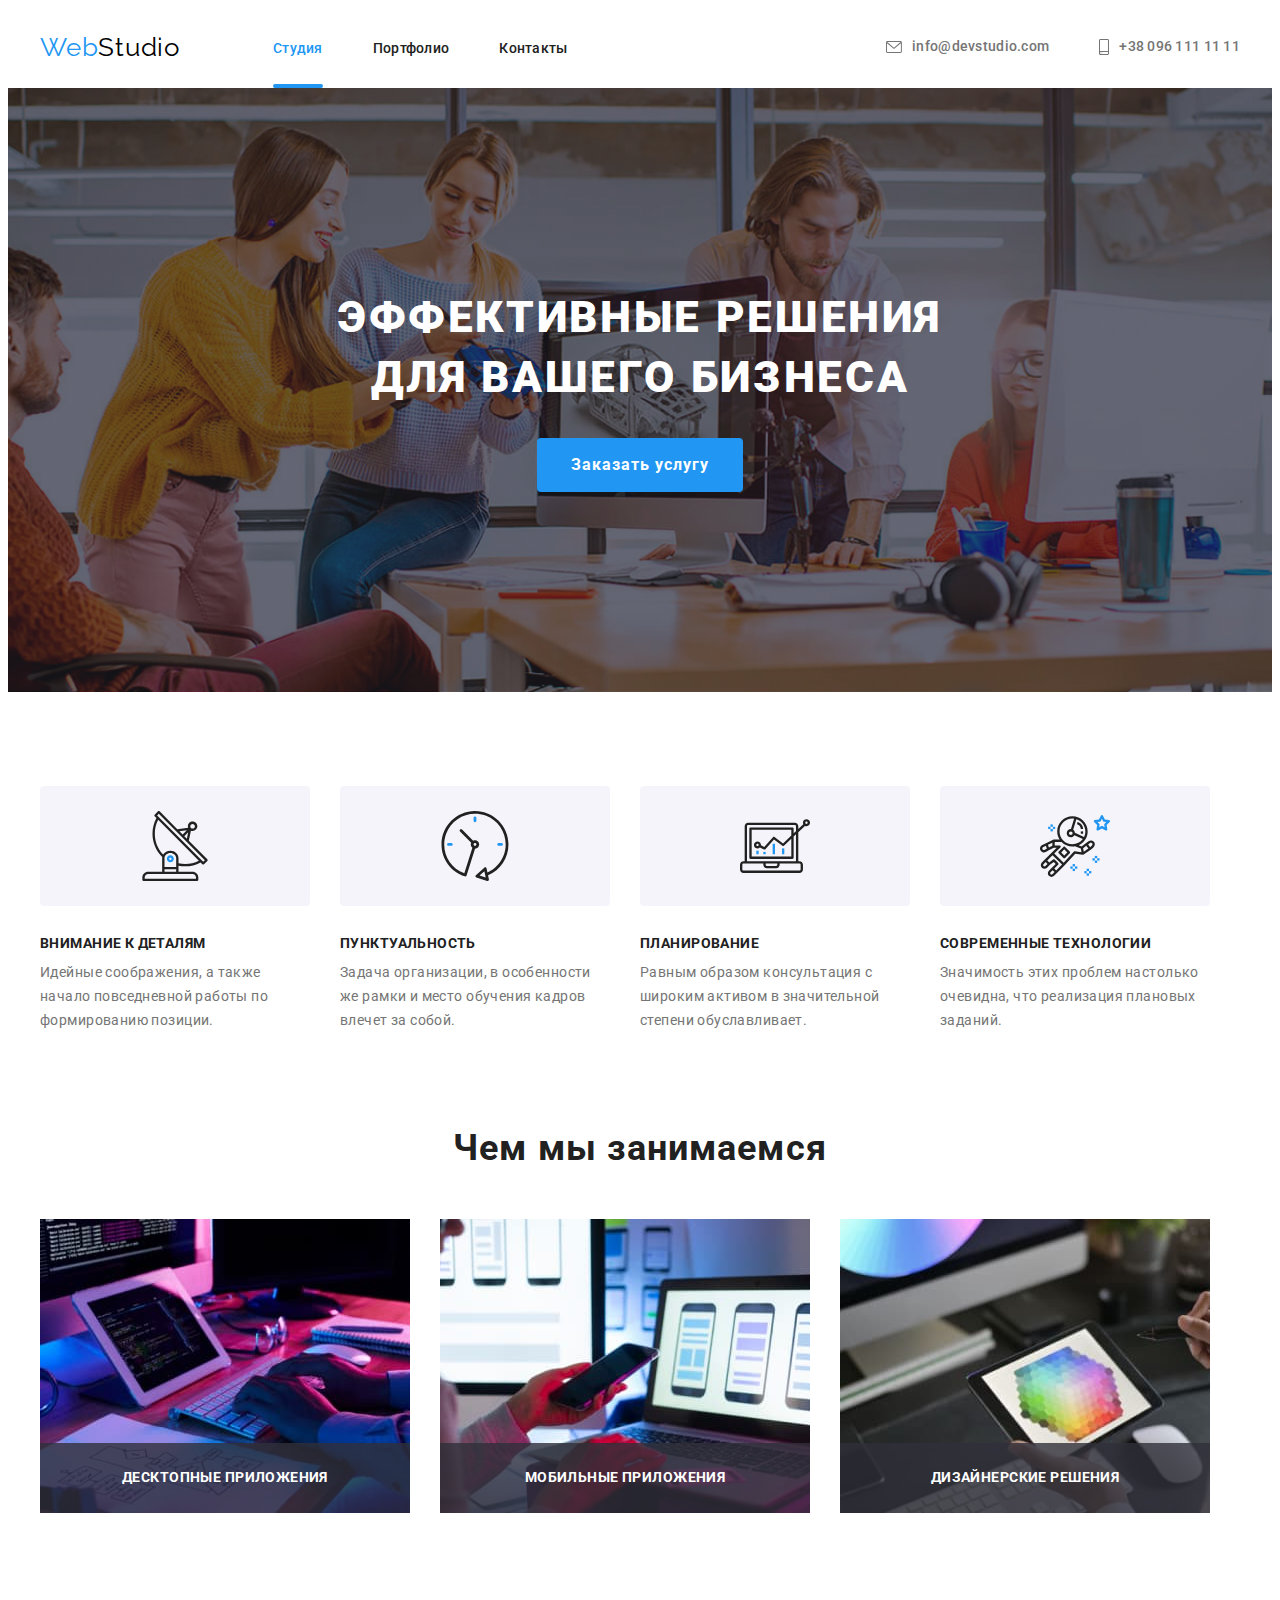
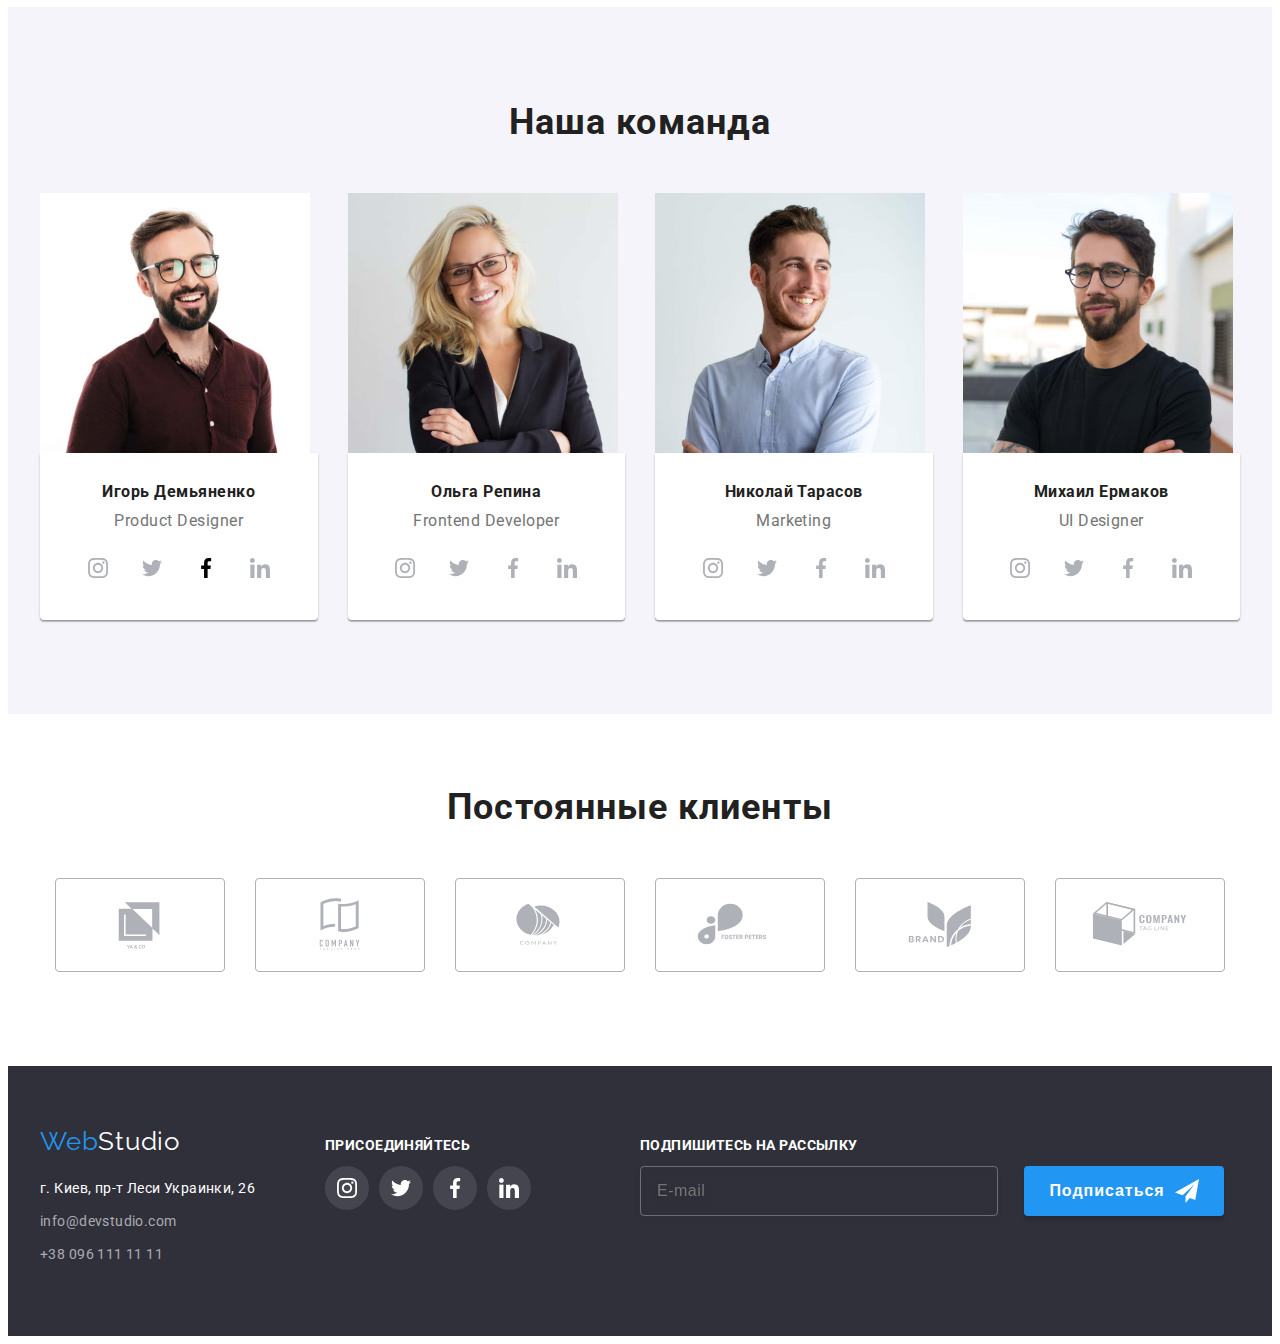
==== commit 639419b4: "меняет CSS по BEM в features.scss и about.scss" ====
--- a/index.html
+++ b/index.html
@@ -25,36 +25,38 @@
   <body>
     <!--Шапка сайта-->
     <header class="header">
-      <div class="container header-container">
+      <div class="container header__container">
         <nav class="navigation">
           <a href="./index.html" class="logo">
             Web<span class="logo-blk">Studio</span>
           </a>
           <ul class="header-list list">
-            <li class="header-item">
-              <a href="./index.html" class="header-link current">Студия</a>
-            </li>
-            <li class="header-item">
-              <a href="./portfolio.html" class="header-link">Портфолио</a>
-            </li>
-            <li class="header-item">
-              <a href="" class="header-link">Контакты</a>
+            <li class="header-list__item">
+              <a href="./index.html" class="header-list__link current"
+                >Студия</a
+              >
+            </li>
+            <li class="header-list__item">
+              <a href="./portfolio.html" class="header-list__link">Портфолио</a>
+            </li>
+            <li class="header-list__item">
+              <a href="" class="header-list__link">Контакты</a>
             </li>
           </ul>
         </nav>
         <div class="header-connect">
           <ul class="header-list list">
             <li>
-              <a href="mailto:info@devstudio.com" class="header-link-mail"
-                ><svg class="header-link-icon" width="16" height="12">
+              <a href="mailto:info@devstudio.com" class="header-list__mail"
+                ><svg class="header-list__icon" width="16" height="12">
                   <use href="./image/icons/contact.svg#icon-envelope"></use>
                 </svg>
                 info@devstudio.com</a
               >
             </li>
             <li>
-              <a href="tel:+380961111111" class="header-link-tel"
-                ><svg class="header-link-icon" width="10" height="16">
+              <a href="tel:+380961111111" class="header-list__tel"
+                ><svg class="header-list__icon" width="10" height="16">
                   <use
                     href="./image/icons/contact.svg#icon-smartphone"
                   ></use></svg
@@ -70,10 +72,12 @@
       <div>
         <section class="hero">
           <div class="container">
-            <div class="hero-title-container">
-              <h1 class="hero-title">Эффективные решения для вашего бизнеса</h1>
+            <div class="hero-wrp">
+              <h1 class="hero-wrp__title">
+                Эффективные решения для вашего бизнеса
+              </h1>
             </div>
-            <button type="button" class="hero-button" data-modal-open>
+            <button type="button" class="container__button" data-modal-open>
               Заказать услугу
             </button>
           </div>
@@ -86,50 +90,50 @@
         <div class="container">
           <h2 class="visually-hidden">Особенности</h2>
           <ul class="features-list list">
-            <li class="features-item">
-              <div class="features-item-box">
-                <svg class="features-item-icon" width="70" height="70">
+            <li class="features-list__item">
+              <div class="features-wrp">
+                <svg class="features-wrp__icon" width="70" height="70">
                   <use href="./image/icons/FEATURES.svg#icon-antenna-1"></use>
                 </svg>
               </div>
-              <h3 class="features-subtitle">Внимание к деталям</h3>
-              <p class="features-text">
+              <h3 class="features-list__subtitle">Внимание к деталям</h3>
+              <p class="features-list__text">
                 Идейные соображения, а также начало повседневной работы по
                 формированию позиции.
               </p>
             </li>
-            <li class="features-item">
-              <div class="features-item-box">
-                <svg class="features-item-icon" width="70" height="70">
+            <li class="features-list__item">
+              <div class="features-wrp">
+                <svg class="features-wrp__icon" width="70" height="70">
                   <use href="./image/icons/FEATURES.svg#icon-clock-1"></use>
                 </svg>
               </div>
-              <h3 class="features-subtitle">Пунктуальность</h3>
-              <p class="features-text">
+              <h3 class="features-list__subtitle">Пунктуальность</h3>
+              <p class="features-list__text">
                 Задача организации, в особенности же рамки и место обучения
                 кадров влечет за собой.
               </p>
             </li>
-            <li class="features-item">
-              <div class="features-item-box">
-                <svg class="features-item-icon" width="70" height="70">
+            <li class="features-list__item">
+              <div class="features-wrp">
+                <svg class="features-wrp__icon" width="70" height="70">
                   <use href="./image/icons/FEATURES.svg#icon-diagram-1"></use>
                 </svg>
               </div>
-              <h3 class="features-subtitle">Планирование</h3>
-              <p class="features-text">
+              <h3 class="features-list__subtitle">Планирование</h3>
+              <p class="features-list__text">
                 Равным образом консультация с широким активом в значительной
                 степени обуславливает.
               </p>
             </li>
-            <li class="features-item">
-              <div class="features-item-box">
-                <svg class="features-item-icon" width="70" height="70">
+            <li class="features-list__item">
+              <div class="features-wrp">
+                <svg class="features-wrp__icon" width="70" height="70">
                   <use href="./image/icons/FEATURES.svg#icon-astronaut-1"></use>
                 </svg>
               </div>
-              <h3 class="features-subtitle">Современные технологии</h3>
-              <p class="features-text">
+              <h3 class="features-list__subtitle">Современные технологии</h3>
+              <p class="features-list__text">
                 Значимость этих проблем настолько очевидна, что реализация
                 плановых заданий.
               </p>
@@ -164,35 +168,35 @@
         <div class="container">
           <h2 class="about-title">Наша команда</h2>
           <ul class="about-list list">
-            <li class="about-item">
+            <li class="about-list__item">
               <img
                 src="./image/img-1.jpg"
                 alt="фотография члена команды"
                 width="270"
               />
-              <div class="about-item-content about-frame">
-                <h3 class="about-subtitle">Игорь Демьяненко</h3>
-                <p class="about-text">Product Designer</p>
-                <ul class="about-socials-list list">
-                  <li class="about-socials-item">
-                    <a href="" class="about-socials-link">
-                      <svg class="about-socials-icon" width="20" height="20">
+              <div class="about-list__content about-frame">
+                <h3 class="about-list__subtitle">Игорь Демьяненко</h3>
+                <p class="about-list__text">Product Designer</p>
+                <ul class="socials list">
+                  <li class="socials__item">
+                    <a href="" class="socials__link">
+                      <svg class="socials__icon" width="20" height="20">
                         <use
                           href="./image/icons/socials.svg#icon-instagram-2"
                         ></use>
                       </svg>
                     </a>
                   </li>
-                  <li class="about-socials-item">
-                    <a href="" class="about-socials-link"
-                      ><svg class="about-socials-icon" width="20" height="20">
+                  <li class="socials__item">
+                    <a href="" class="socials__link"
+                      ><svg class="socials__icon" width="20" height="20">
                         <use
                           href="./image/icons/socials.svg#icon-twitter-1"
                         ></use></svg
                     ></a>
                   </li>
-                  <li class="about-socials-item">
-                    <a href="" class="about-socials-link">
+                  <li class="socials__item">
+                    <a href="" class="socials__link">
                       <svg class="about-socials-icon" width="20" height="20">
                         <use
                           href="./image/icons/socials.svg#icon-facebook-1"
@@ -200,9 +204,9 @@
                       </svg>
                     </a>
                   </li>
-                  <li class="about-socials-item">
-                    <a href="" class="about-socials-link">
-                      <svg class="about-socials-icon" width="20" height="20">
+                  <li class="socials__item">
+                    <a href="" class="socials__link">
+                      <svg class="socials__icon" width="20" height="20">
                         <use
                           href="./image/icons/socials.svg#icon-linkedin-1"
                         ></use>
@@ -213,45 +217,45 @@
               </div>
             </li>
 
-            <li class="about-item">
+            <li class="about-list__item">
               <img
                 src="./image/img-2.jpg"
                 alt="фотография члена команды"
                 width="270"
               />
-              <div class="about-item-content about-frame">
-                <h3 class="about-subtitle">Ольга Репина</h3>
-                <p class="about-text">Frontend Developer</p>
-                <ul class="about-socials-list list">
-                  <li class="about-socials-item">
-                    <a href="" class="about-socials-link">
-                      <svg class="about-socials-icon" width="20" height="20">
+              <div class="about-list__content about-frame">
+                <h3 class="about-list__subtitle">Ольга Репина</h3>
+                <p class="about-list__text">Frontend Developer</p>
+                <ul class="socials list">
+                  <li class="socials__item">
+                    <a href="" class="socials__link">
+                      <svg class="socials__icon" width="20" height="20">
                         <use
                           href="./image/icons/socials.svg#icon-instagram-2"
                         ></use>
                       </svg>
                     </a>
                   </li>
-                  <li class="about-socials-item">
-                    <a href="" class="about-socials-link"
-                      ><svg class="about-socials-icon" width="20" height="20">
+                  <li class="socials__item">
+                    <a href="" class="socials__link"
+                      ><svg class="socials__icon" width="20" height="20">
                         <use
                           href="./image/icons/socials.svg#icon-twitter-1"
                         ></use></svg
                     ></a>
                   </li>
-                  <li class="about-socials-item">
-                    <a href="" class="about-socials-link">
-                      <svg class="about-socials-icon" width="20" height="20">
+                  <li class="socials__item">
+                    <a href="" class="socials__link">
+                      <svg class="socials__icon" width="20" height="20">
                         <use
                           href="./image/icons/socials.svg#icon-facebook-1"
                         ></use>
                       </svg>
                     </a>
                   </li>
-                  <li class="about-socials-item">
-                    <a href="" class="about-socials-link">
-                      <svg class="about-socials-icon" width="20" height="20">
+                  <li class="socials__item">
+                    <a href="" class="socials__link">
+                      <svg class="socials__icon" width="20" height="20">
                         <use
                           href="./image/icons/socials.svg#icon-linkedin-1"
                         ></use>
@@ -261,45 +265,45 @@
                 </ul>
               </div>
             </li>
-            <li class="about-item">
+            <li class="about-list__item">
               <img
                 src="./image/img-3.jpg"
                 alt="фотография члена команды"
                 width="270"
               />
-              <div class="about-item-content about-frame">
-                <h3 class="about-subtitle">Николай Тарасов</h3>
-                <p class="about-text">Marketing</p>
-                <ul class="about-socials-list list">
-                  <li class="about-socials-item">
-                    <a href="" class="about-socials-link">
-                      <svg class="about-socials-icon" width="20" height="20">
+              <div class="about-list__content about-frame">
+                <h3 class="about-list__subtitle">Николай Тарасов</h3>
+                <p class="about-list__text">Marketing</p>
+                <ul class="socials list">
+                  <li class="socials__item">
+                    <a href="" class="socials__link">
+                      <svg class="socials__icon" width="20" height="20">
                         <use
                           href="./image/icons/socials.svg#icon-instagram-2"
                         ></use>
                       </svg>
                     </a>
                   </li>
-                  <li class="about-socials-item">
-                    <a href="" class="about-socials-link"
-                      ><svg class="about-socials-icon" width="20" height="20">
+                  <li class="socials__item">
+                    <a href="" class="socials__link"
+                      ><svg class="socials__icon" width="20" height="20">
                         <use
                           href="./image/icons/socials.svg#icon-twitter-1"
                         ></use></svg
                     ></a>
                   </li>
-                  <li class="about-socials-item">
-                    <a href="" class="about-socials-link">
-                      <svg class="about-socials-icon" width="20" height="20">
+                  <li class="socials__item">
+                    <a href="" class="socials__link">
+                      <svg class="socials__icon" width="20" height="20">
                         <use
                           href="./image/icons/socials.svg#icon-facebook-1"
                         ></use>
                       </svg>
                     </a>
                   </li>
-                  <li class="about-socials-item">
-                    <a href="" class="about-socials-link">
-                      <svg class="about-socials-icon" width="20" height="20">
+                  <li class="socials__item">
+                    <a href="" class="socials__link">
+                      <svg class="socials__icon" width="20" height="20">
                         <use
                           href="./image/icons/socials.svg#icon-linkedin-1"
                         ></use>
@@ -309,45 +313,45 @@
                 </ul>
               </div>
             </li>
-            <li class="about-item">
+            <li class="about-list__item">
               <img
                 src="./image/img-4.jpg"
                 alt="фотография члена команды"
                 width="270"
               />
-              <div class="about-item-content about-frame">
-                <h3 class="about-subtitle">Михаил Ермаков</h3>
-                <p class="about-text">UI Designer</p>
-                <ul class="about-socials-list list">
-                  <li class="about-socials-item">
-                    <a href="" class="about-socials-link">
-                      <svg class="about-socials-icon" width="20" height="20">
+              <div class="about-list__content about-frame">
+                <h3 class="about-list__subtitle">Михаил Ермаков</h3>
+                <p class="about-list__text">UI Designer</p>
+                <ul class="socials list">
+                  <li class="socials__item">
+                    <a href="" class="socials__link">
+                      <svg class="socials__icon" width="20" height="20">
                         <use
                           href="./image/icons/socials.svg#icon-instagram-2"
                         ></use>
                       </svg>
                     </a>
                   </li>
-                  <li class="about-socials-item">
-                    <a href="" class="about-socials-link"
-                      ><svg class="about-socials-icon" width="20" height="20">
+                  <li class="socials__item">
+                    <a href="" class="socials__link"
+                      ><svg class="socials__icon" width="20" height="20">
                         <use
                           href="./image/icons/socials.svg#icon-twitter-1"
                         ></use></svg
                     ></a>
                   </li>
-                  <li class="about-socials-item">
-                    <a href="" class="about-socials-link">
-                      <svg class="about-socials-icon" width="20" height="20">
+                  <li class="socials__item">
+                    <a href="" class="socials__link">
+                      <svg class="socials__icon" width="20" height="20">
                         <use
                           href="./image/icons/socials.svg#icon-facebook-1"
                         ></use>
                       </svg>
                     </a>
                   </li>
-                  <li class="about-socials-item">
-                    <a href="" class="about-socials-link">
-                      <svg class="about-socials-icon" width="20" height="20">
+                  <li class="socials__item">
+                    <a href="" class="socials__link">
+                      <svg class="socials__icon" width="20" height="20">
                         <use
                           href="./image/icons/socials.svg#icon-linkedin-1"
                         ></use>
--- a/css/main.css
+++ b/css/main.css
@@ -143,17 +143,8 @@
   transition: border-color 250ms cubic-bezier(0.4, 0, 0.2, 1);
 }
 
-.modal-input:hover,
-.modal-input:focus {
+.modal-input:hover, .modal-input:focus {
   border-color: var(--accent-color);
-}
-
-.modal-input:hover + .modal-icon {
-  fill: var(--accent-color);
-}
-
-.modal-input:focus + .modal-icon {
-  fill: var(--accent-color);
 }
 
 .modal-icon {
@@ -162,6 +153,14 @@
   top: 50%;
   transform: translateY(-50%);
   transition: fill 250ms cubic-bezier(0.4, 0, 0.2, 1);
+}
+
+.modal-input:hover + .modal-icon {
+  fill: var(--accent-color);
+}
+
+.modal-input:focus + .modal-icon {
+  fill: var(--accent-color);
 }
 
 .modal-text {
@@ -230,7 +229,6 @@
   font-size: 16px;
   line-height: 1.87;
   letter-spacing: 0.06em;
-  cursor: pointer;
   color: #ffffff;
   border-color: transparent;
   border-radius: 4px;
@@ -259,7 +257,7 @@
   margin: 0 auto;
 }
 
-.header-container {
+.header__container {
   display: flex;
   align-items: center;
 }
@@ -274,7 +272,7 @@
   margin-left: auto;
 }
 
-.header-item + .header-item {
+.header-list__item + .header-list__item {
   margin-left: 50px;
 }
 
@@ -282,7 +280,7 @@
   margin-left: auto;
 }
 
-.header-link {
+.header-list__link {
   font-weight: 500;
   font-size: 14px;
   line-height: 1.14;
@@ -291,8 +289,7 @@
   transition: color 250ms cubic-bezier(0.4, 0, 0.2, 1);
 }
 
-.header-link:hover,
-.header-link:focus {
+.header-list__link:hover, .header-list__link:focus {
   color: var(--accent-color);
 }
 
@@ -300,27 +297,27 @@
   color: var(--accent-color);
 }
 
-.header-link-icon {
+.header-list__icon {
   fill: var(--text-color);
   transition: fill 250ms cubic-bezier(0.4, 0, 0.2, 1);
 }
 
-.header-link-tel:hover .header-link-icon,
-.header-link-tel:focus .header-link-icon {
+.header-list__tel:hover .header-list__icon,
+.header-list__tel:focus .header-list__icon {
   fill: var(--accent-color);
 }
 
-.header-link-mail:hover .header-link-icon,
-.header-link-mail:focus .header-link-icon {
+.header-list__icon {
+  margin-right: 10px;
+}
+
+.header-list__mail:hover .header-list__icon,
+.header-list__mail:focus .header-list__icon {
   fill: var(--accent-color);
 }
 
-.header-link-icon {
-  margin-right: 10px;
-}
-
-.header-link-tel,
-.header-link-mail {
+.header-list__tel,
+.header-list__mail {
   font-weight: 500;
   font-style: normal;
   font-size: 14px;
@@ -332,18 +329,33 @@
   transition: color 250ms cubic-bezier(0.4, 0, 0.2, 1);
 }
 
-.header-link-tel:hover,
-.header-link-tel:focus {
+.header-list__mail:hover,
+.header-list__mail:focus {
   color: var(--accent-color);
 }
 
-.header-link-mail:hover,
-.header-link-mail:focus {
+.header-list__tel {
+  margin-left: 50px;
+}
+
+.header-list__tel:hover, .header-list__tel:focus {
   color: var(--accent-color);
 }
 
-.header-link-tel {
-  margin-left: 50px;
+.current {
+  color: var(--accent-color);
+  position: relative;
+}
+
+.current::after {
+  content: '';
+  width: 100%;
+  height: 4px;
+  position: absolute;
+  background-color: var(--accent-color);
+  border-radius: 2px;
+  left: 0;
+  bottom: -32px;
 }
 
 .logo {
@@ -378,12 +390,12 @@
   margin: 0 auto;
 }
 
-.hero-title-container {
+.hero-wrp {
   max-width: 696px;
   margin: 0 auto;
 }
 
-.hero-title {
+.hero-wrp__title {
   font-weight: 900;
   font-size: 44px;
   line-height: 1.36;
@@ -393,14 +405,13 @@
   margin-bottom: 30px;
 }
 
-.hero-button {
+.container__button {
   font-family: inherit;
   background: var(--accent-color);
   font-weight: 700;
   font-size: 16px;
   line-height: 1.87;
   letter-spacing: 0.06em;
-  cursor: pointer;
   color: #ffffff;
   border-color: transparent;
   border-radius: 4px;
@@ -418,7 +429,7 @@
   display: flex;
 }
 
-.features-item-box {
+.features-wrp {
   background-color: #f5f4fa;
   border-radius: 4px;
   display: flex;
@@ -429,26 +440,23 @@
   margin-bottom: 30px;
 }
 
-.features-item {
+.features-list__item {
   width: 270px;
 }
 
-.features-item + .features-item {
+.features-list__item + .features-list__item {
   margin-left: 30px;
 }
 
-.features-subtitle {
+.features-list__subtitle {
   font-size: 14px;
   line-height: 1.14;
   letter-spacing: 0.03em;
   text-transform: uppercase;
-}
-
-.features-subtitle {
   margin-bottom: 10px;
 }
 
-.features-text {
+.features-list__text {
   font-size: 14px;
   line-height: 1.71;
   letter-spacing: 0.03em;
@@ -472,13 +480,13 @@
   margin-bottom: 50px;
 }
 
-.line-item + .line-item {
-  margin-left: 30px;
-}
-
 .line-item {
   width: 370px;
   position: relative;
+}
+
+.line-item + .line-item {
+  margin-left: 30px;
 }
 
 .line-top-text {
@@ -509,18 +517,23 @@
   margin-left: -30px;
 }
 
-.about-item-content {
+.about-frame {
+  box-shadow: 0px 1px 3px rgba(0, 0, 0, 0.12), 0px 1px 1px rgba(0, 0, 0, 0.14), 0px 2px 1px rgba(0, 0, 0, 0.2);
+  border-radius: 0px 0px 4px 4px;
+}
+
+.about-list__item {
+  width: calc(100% / 3 - 30px);
+  margin-left: 30px;
+}
+
+.about-list__content {
   background-color: #ffffff;
   padding-top: 30px;
   padding-bottom: 30px;
 }
 
-.about-item {
-  width: calc(100% / 3 - 30px);
-  margin-left: 30px;
-}
-
-.about-subtitle {
+.about-list__subtitle {
   font-style: normal;
   font-size: 16px;
   line-height: 1.18;
@@ -529,7 +542,7 @@
   margin-bottom: 10px;
 }
 
-.about-text,
+.about-list__text,
 .portfolio-text {
   font-size: 16px;
   line-height: 1.18;
@@ -538,17 +551,17 @@
   color: var(--text-color);
 }
 
-.about-text {
+.about-list__text {
   display: block;
   margin-bottom: 15px;
 }
 
-.about-socials-list {
+.socials {
   display: flex;
   justify-content: center;
 }
 
-.about-socials-link {
+.socials__link {
   width: 44px;
   height: 44px;
   background-color: #ffffff;
@@ -561,22 +574,26 @@
   transition-timing-function: cubic-bezier(0.4, 0, 0.2, 1);
 }
 
-.about-socials-link:hover,
-.about-socials-link:focus {
+.socials__link:hover, .socials__link:focus {
   background-color: var(--accent-color);
 }
 
-.about-socials-link:hover .about-socials-icon,
-.about-socials-link:focus .about-socials-icon {
+.socials__item + .socials__item {
+  margin-left: 10px;
+}
+
+.socials__icon {
+  fill: #afb1b8;
+}
+
+.socials__link:hover .socials__icon,
+.socials__link:focus .socials__icon {
   fill: #ffffff;
 }
 
-.about-socials-item + .about-socials-item {
-  margin-left: 10px;
-}
-
-.about-socials-icon {
-  fill: #afb1b8;
+.clients {
+  padding-bottom: 94px;
+  padding-top: 72px;
 }
 
 .clients-title {
@@ -585,16 +602,6 @@
   text-align: center;
   letter-spacing: 0.03em;
   margin-bottom: 50px;
-}
-
-.about-frame {
-  box-shadow: 0px 1px 3px rgba(0, 0, 0, 0.12), 0px 1px 1px rgba(0, 0, 0, 0.14), 0px 2px 1px rgba(0, 0, 0, 0.2);
-  border-radius: 0px 0px 4px 4px;
-}
-
-.clients {
-  padding-bottom: 94px;
-  padding-top: 72px;
 }
 
 .clients-item + .clients-item {
@@ -617,14 +624,13 @@
   transition: color 250ms cubic-bezier(0.4, 0, 0.2, 1), border-color 250ms cubic-bezier(0.4, 0, 0.2, 1);
 }
 
+.clients-link:hover, .clients-link:focus {
+  color: var(--accent-color);
+  border-color: var(--accent-color);
+}
+
 .clients-icon {
   fill: currentColor;
-}
-
-.clients-link:hover,
-.clients-link:focus {
-  color: var(--accent-color);
-  border-color: var(--accent-color);
 }
 
 footer {
@@ -659,6 +665,10 @@
   letter-spacing: 0.03em;
   color: #ffffff;
   transition: color 250ms cubic-bezier(0.4, 0, 0.2, 1);
+}
+
+.address:hover, .address:focus {
+  color: var(--accent-color);
 }
 
 .footer-link-tel,
@@ -672,16 +682,7 @@
   transition: color 250ms cubic-bezier(0.4, 0, 0.2, 1);
 }
 
-.footer-link-tel:hover,
-.footer-link-tel:focus {
-  color: var(--accent-color);
-}
-
-.address:hover,
-.address:focus {
-  color: var(--accent-color);
-}
-
+.footer-link-tel:hover, .footer-link-tel:focus,
 .footer-link-mail:hover,
 .footer-link-mail:focus {
   color: var(--accent-color);
@@ -727,20 +728,19 @@
   transition-timing-function: cubic-bezier(0.4, 0, 0.2, 1);
 }
 
+.footer-socials-link:hover, .footer-socials-link:focus {
+  background-color: var(--accent-color);
+}
+
 .footer-right-item {
   margin-right: 10px;
 }
 
-.footer-socials-link:hover,
-.footer-socials-link:focus {
-  background-color: var(--accent-color);
+.footer-socials-icon {
+  fill: #ffffff;
 }
 
 .footer-socials-link:hover .footer-socials-icon {
-  fill: #ffffff;
-}
-
-.footer-socials-icon {
   fill: #ffffff;
 }
 
@@ -781,7 +781,6 @@
   font-size: 16px;
   line-height: 1.87;
   letter-spacing: 0.06em;
-  cursor: pointer;
   color: #ffffff;
   border-color: transparent;
   border-radius: 4px;
@@ -813,6 +812,12 @@
   transition-timing-function: cubic-bezier(0.4, 0, 0.2, 1);
 }
 
+.portfolio-button:hover, .portfolio-button:focus {
+  background-color: var(--accent-color);
+  color: #ffffff;
+  box-shadow: 0px 3px 1px rgba(0, 0, 0, 0.1), 0px 1px 2px rgba(0, 0, 0, 0.08), 0px 2px 2px rgba(0, 0, 0, 0.12);
+}
+
 .buttons-container {
   margin-bottom: 51px;
 }
@@ -858,6 +863,10 @@
   display: flex;
   margin-left: -30px;
   flex-wrap: wrap;
+}
+
+.portfolio-list-content {
+  padding: 20px;
 }
 
 .portfolio-item {
@@ -865,6 +874,10 @@
   width: calc(100% / 3 - 30px);
   margin-left: 30px;
   position: relative;
+}
+
+.portfolio-item:hover, .portfolio-item:focus {
+  box-shadow: 0px 1px 1px rgba(0, 0, 0, 0.12), 0px 4px 4px rgba(0, 0, 0, 0.06), 1px 4px 6px rgba(0, 0, 0, 0.16);
 }
 
 .portfolio-wrap {
@@ -896,39 +909,14 @@
   margin-bottom: 30px;
 }
 
-.portfolio-item:hover,
-.portfolio-item:focus {
-  box-shadow: 0px 1px 1px rgba(0, 0, 0, 0.12), 0px 4px 4px rgba(0, 0, 0, 0.06), 1px 4px 6px rgba(0, 0, 0, 0.16);
-}
-
 .portfolio-subtitle {
   font-size: 18px;
   line-height: 2;
   letter-spacing: 0.06em;
 }
 
-.portfolio-list-content {
-  padding: 20px;
-}
-
 .portfolio-text {
   line-height: 1.87;
   text-align: left;
 }
-
-.current {
-  color: var(--accent-color);
-  position: relative;
-}
-
-.current::after {
-  content: '';
-  width: 100%;
-  height: 4px;
-  position: absolute;
-  background-color: var(--accent-color);
-  border-radius: 2px;
-  left: 0;
-  bottom: -32px;
-}
 /*# sourceMappingURL=main.css.map */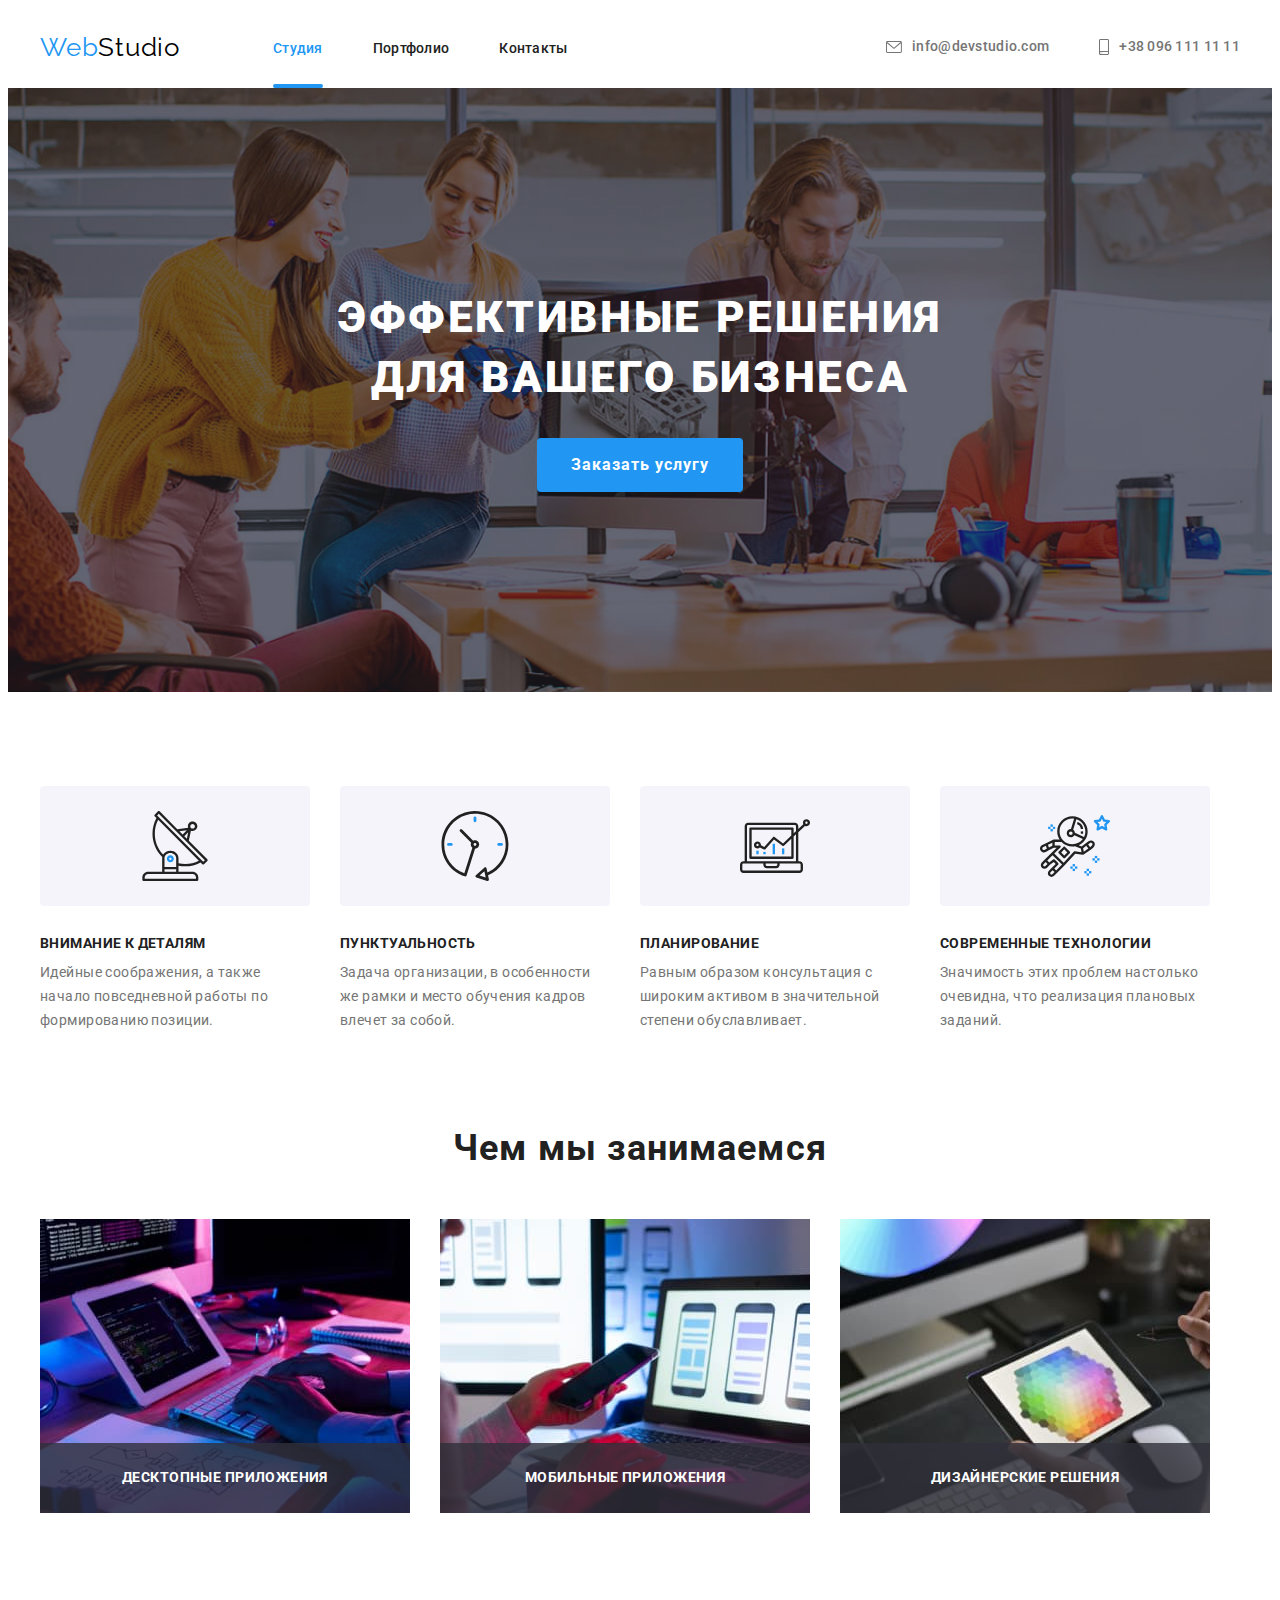
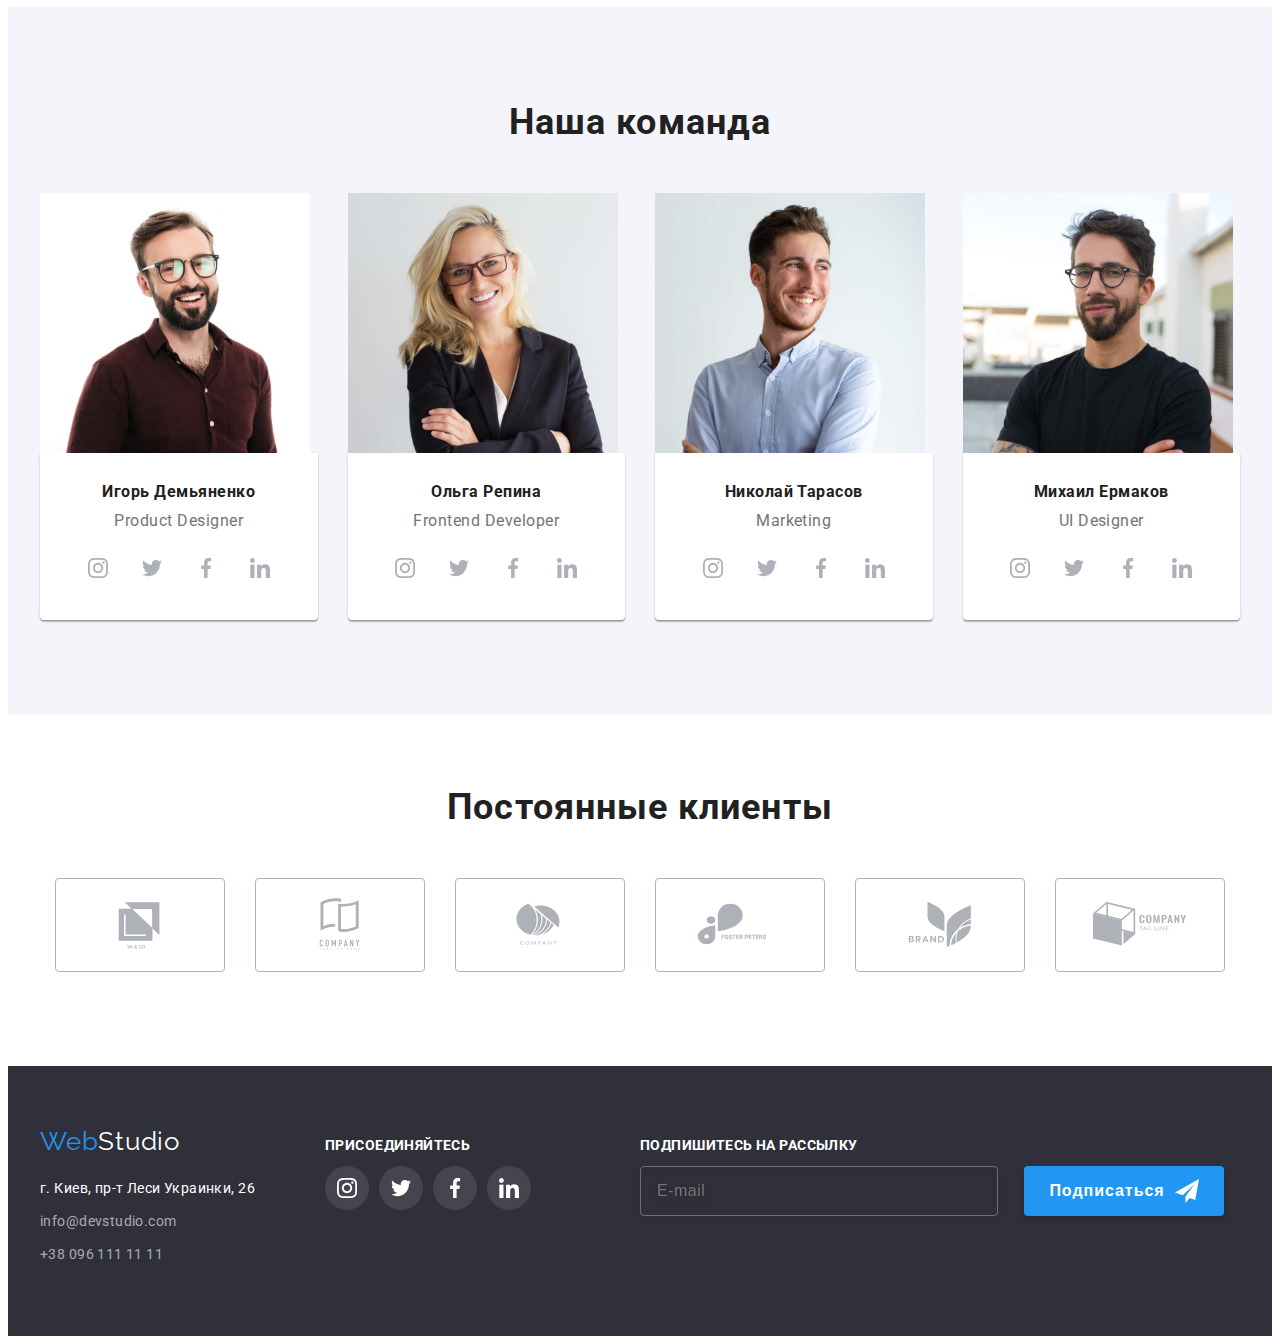
==== commit 6cd5e52a: "меняет CSS по BEM в  portfolio-button.scss" ====
--- a/index.html
+++ b/index.html
@@ -147,17 +147,17 @@
         <div class="container">
           <h2 class="line-title">Чем мы занимаемся</h2>
           <ul class="line-list list">
-            <li class="line-item">
+            <li class="line-list__item">
               <img src="./image/box1.jpg" alt="работа с текстом" width="370" />
-              <p class="line-top-text">Десктопные приложения</p>
-            </li>
-            <li class="line-item">
+              <p class="line-list__text">Десктопные приложения</p>
+            </li>
+            <li class="line-list__item">
               <img src="./image/box2.jpg" alt="выбор дизайна" width="370" />
-              <p class="line-top-text">Мобильные приложения</p>
-            </li>
-            <li class="line-item">
+              <p class="line-list__text">Мобильные приложения</p>
+            </li>
+            <li class="line-list__item">
               <img src="./image/box3.jpg" alt="подбор цвета" width="370" />
-              <p class="line-top-text">Дизайнерские решения</p>
+              <p class="line-list__text">Дизайнерские решения</p>
             </li>
           </ul>
         </div>
@@ -197,7 +197,7 @@
                   </li>
                   <li class="socials__item">
                     <a href="" class="socials__link">
-                      <svg class="about-socials-icon" width="20" height="20">
+                      <svg class="socials__icon" width="20" height="20">
                         <use
                           href="./image/icons/socials.svg#icon-facebook-1"
                         ></use>
@@ -371,40 +371,40 @@
         <div class="container">
           <h2 class="clients-title">Постоянные клиенты</h2>
           <ul class="clients-list list">
-            <li class="clients-item">
+            <li class="clients-list__item">
               <a href="" class="clients-link">
-                <svg class="clients-icon" width="106" height="60">
+                <svg class="clients-list__icon" width="106" height="60">
                   <use href="./image/icons/clients.svg#icon-Logo-1"></use></svg
               ></a>
             </li>
-            <li class="clients-item">
+            <li class="clients-list__item">
               <a href="" class="clients-link"
-                ><svg class="clients-icon" width="106" height="60">
+                ><svg class="clients-list__icon" width="106" height="60">
                   <use href="./image/icons/clients.svg#icon-Logo-2"></use>
                 </svg>
               </a>
             </li>
-            <li class="clients-item">
+            <li class="clients-list__item">
               <a href="" class="clients-link">
-                <svg class="clients-icon" width="106" height="60">
+                <svg class="clients-list__icon" width="106" height="60">
                   <use href="./image/icons/clients.svg#icon-Logo-3"></use></svg
               ></a>
             </li>
-            <li class="clients-item">
+            <li class="clients-list__item">
               <a href="" class="clients-link">
-                <svg class="clients-icon" width="106" height="60">
+                <svg class="clients-list__icon" width="106" height="60">
                   <use href="./image/icons/clients.svg#icon-Logo-4"></use></svg
               ></a>
             </li>
-            <li class="clients-item">
+            <li class="clients-list__item">
               <a href="" class="clients-link">
-                <svg class="clients-icon" width="106" height="60">
+                <svg class="clients-list__icon" width="106" height="60">
                   <use href="./image/icons/clients.svg#icon-Logo-5"></use></svg
               ></a>
             </li>
-            <li class="clients-item">
+            <li class="clients-list__item">
               <a href="" class="clients-link">
-                <svg class="clients-icon" width="106" height="60">
+                <svg class="clients-list__icon" width="106" height="60">
                   <use href="./image/icons/clients.svg#icon-Logo-6"></use></svg
               ></a>
             </li>
@@ -416,81 +416,81 @@
     <!-- Футер -->
     <footer>
       <div class="container footer-cont">
-        <div class="footer-left-side">
+        <div class="footer-contacts">
           <div class="container-logo">
-            <a href="./index.html" class="footer-logo">
+            <a href="./index.html" class="container-logo__footer-logo">
               Web<span class="logo-wht">Studio</span>
             </a>
           </div>
           <address>
-            <ul class="list">
-              <li class="footer-item">
+            <ul class="address-list list">
+              <li class="address-list__item">
                 <a
                   href="https://goo.gl/maps/s7FZJ9aVDDxHXywv8"
-                  class="address"
+                  class="address-list__adr"
                   target="_blank"
                   >г. Киев, пр-т Леси Украинки, 26</a
                 >
               </li>
-              <li class="footer-item">
-                <a href="mailto:info@devstudio.com" class="footer-link-mail"
+              <li class="address-list__item">
+                <a href="mailto:info@devstudio.com" class="address-list__mail"
                   >info@devstudio.com</a
                 >
               </li>
-              <li class="footer-item">
-                <a href="tel:+380961111111" class="footer-link-tel"
+              <li class="address-list__item">
+                <a href="tel:+380961111111" class="address-list__tel"
                   >+38 096 111 11 11</a
                 >
               </li>
             </ul>
           </address>
         </div>
-        <div class="footer-central-part">
-          <p class="footer-right-text">присоединяйтесь</p>
-          <ul class="footer-right-list list">
-            <li class="footer-right-item">
-              <a href="" class="footer-socials-link">
-                <svg class="footer-socials-icon" width="20" height="20">
+        <div class="footer-networks">
+          <p class="footer-networks__text">присоединяйтесь</p>
+          <ul class="networks-list list">
+            <li class="networks-list__item">
+              <a href="" class="networks-list__link">
+                <svg class="networks-list__icon" width="20" height="20">
                   <use href="./image/icons/socials.svg#icon-instagram-2"></use>
                 </svg>
               </a>
             </li>
-            <li class="footer-right-item">
-              <a href="" class="footer-socials-link">
-                <svg class="footer-socials-icon" width="20" height="20">
+            <li class="networks-list__item">
+              <a href="" class="networks-list__link">
+                <svg class="networks-list__icon" width="20" height="20">
                   <use href="./image/icons/socials.svg#icon-twitter-1"></use>
                 </svg>
               </a>
             </li>
-            <li class="footer-right-item">
-              <a href="" class="footer-socials-link">
-                <svg class="footer-socials-icon" width="20" height="20">
+            <li class="networks-list__item">
+              <a href="" class="networks-list__link">
+                <svg class="networks-list__icon" width="20" height="20">
                   <use href="./image/icons/socials.svg#icon-facebook-1"></use>
                 </svg>
               </a>
             </li>
-            <li class="footer-right-item">
-              <a href="" class="footer-socials-link">
-                <svg class="footer-socials-icon" width="20" height="20">
+            <li class="networks-list__item">
+              <a href="" class="networks-list__link">
+                <svg class="networks-list__icon" width="20" height="20">
                   <use href="./image/icons/socials.svg#icon-linkedin-1"></use>
                 </svg>
               </a>
             </li>
           </ul>
         </div>
-        <div class="footer-right-side">
-          <p class="footer-right-side-text">Подпишитесь на рассылку</p>
-          <form class="right-side-form">
-            <div class="right-side-wrap">
+        <div class="footer-subscribe">
+          <p class="footer-subscribe__text">Подпишитесь на рассылку</p>
+          <form class="footer-form">
+            <div class="footer-form__wrp">
               <input
                 type="email"
-                class="right-side-email"
+                class="footer-form__email"
                 name="right-side-email"
                 placeholder="E-mail"
               />
               <button type="submit" class="footer-btn">
                 Подписаться
-                <svg class="footer-btn-icon" width="24" height="24">
+                <svg class="footer-btn__icon" width="24" height="24">
                   <use href="image/icons/contact.svg#icon-icon-send"></use>
                 </svg>
               </button>
@@ -501,23 +501,23 @@
     </footer>
     <div class="backdrop is-hidden" data-modal>
       <div class="modal">
-        <button type="button" class="modal-close-btn" data-modal-close>
-          <svg class="modal-close-icon" width="18" height="18">
+        <button type="button" class="modal__close-btn" data-modal-close>
+          <svg class="modal__close-icon" width="18" height="18">
             <use href="./image/icons/contact.svg#icon-modal-close"></use>
           </svg>
         </button>
-        <p class="modal-title">Оставьте свои данные, мы вам перезвоним</p>
+        <p class="modal__title">Оставьте свои данные, мы вам перезвоним</p>
         <form class="modal-form">
           <div class="form-field">
-            <label for="user-name" class="modal-label">Имя</label>
-            <div class="modal-inpup-wrap">
+            <label for="user-name" class="form-field__label">Имя</label>
+            <div class="form-field__inpup-wrp">
               <input
                 type="text"
                 name="user-name"
-                class="modal-input"
+                class="form-field__input"
                 id="user-name"
               />
-              <svg class="modal-icon" width="18" height="18">
+              <svg class="form-field__icon" width="18" height="18">
                 <use
                   href="./image/icons/contact.svg#icon-person-black-18dp-1"
                 ></use>
@@ -525,15 +525,15 @@
             </div>
           </div>
           <div class="form-field">
-            <label for="user-tel" class="modal-label">Телефон</label>
-            <div class="modal-inpup-wrap">
+            <label for="user-tel" class="form-field__label">Телефон</label>
+            <div class="form-field__inpup-wrp">
               <input
                 type="tel"
                 name="user-tel"
-                class="modal-input"
+                class="form-field__input"
                 id="user-tel"
               />
-              <svg class="modal-icon" width="18" height="18">
+              <svg class="form-field__icon" width="18" height="18">
                 <use
                   href="./image/icons/contact.svg#icon-phone-black-18dp-1"
                 ></use>
@@ -541,41 +541,43 @@
             </div>
           </div>
           <div class="form-field">
-            <label for="user-email" class="modal-label">Почта</label>
-            <div class="modal-inpup-wrap">
+            <label for="user-email" class="form-field__label">Почта</label>
+            <div class="form-field__inpup-wrp">
               <input
                 type="email"
                 name="user-email"
-                class="modal-input"
+                class="form-field__input"
                 id="user-email"
               />
-              <svg class="modal-icon" width="18" height="18">
+              <svg class="form-field__icon" width="18" height="18">
                 <use
                   href="./image/icons/contact.svg#icon-email-black-18dp-1"
                 ></use>
               </svg>
             </div>
           </div>
-          <div class="form-field-textarea">
-            <label for="user-text" class="modal-label">Комментарий</label>
+          <div class="form-textarea">
+            <label for="user-text" class="form-textarea__label"
+              >Комментарий</label
+            >
             <textarea
               name="user-text"
               id="user-text"
-              class="modal-text"
+              class="form-textarea__text"
               placeholder="Введите текст"
             ></textarea>
           </div>
-          <div class="form-field-checkbox">
+          <div class="form-checkbox">
             <input
               type="checkbox"
-              class="modal-check visually-hidden"
+              class="form-checkbox__check visually-hidden"
               name="modal-check"
               id="modal-check"
             />
-            <label for="modal-check" class="modal-check-text"
+            <label for="modal-check" class="form-checkbox__text"
               >Соглашаюсь с рассылкой и принимаю
               <a href="">
-                <span class="modal-check-contract">Условия договора</span>
+                <span class="form-checkbox__contract">Условия договора</span>
               </a>
             </label>
           </div>
--- a/css/main.css
+++ b/css/main.css
@@ -79,7 +79,7 @@
   padding: 40px;
 }
 
-.modal-close-btn {
+.modal__close-btn {
   width: 30px;
   height: 30px;
   border-radius: 50%;
@@ -94,7 +94,7 @@
   transition: fill 250ms cubic-bezier(0.4, 0, 0.2, 1);
 }
 
-.modal-close-btn:hover {
+.modal__close-btn:hover {
   fill: var(--accent-color);
 }
 
@@ -104,7 +104,7 @@
   visibility: hidden;
 }
 
-.modal-title {
+.modal__title {
   font-style: normal;
   font-weight: 700;
   font-size: 20px;
@@ -115,7 +115,8 @@
   margin-bottom: 12px;
 }
 
-.modal-label {
+.form-field__label,
+.form-textarea__label {
   font-weight: normal;
   font-size: 12px;
   line-height: 1.16;
@@ -123,7 +124,7 @@
   color: #757575;
 }
 
-.modal-inpup-wrap {
+.form-field__inpup-wrp {
   margin-top: 4px;
   position: relative;
 }
@@ -132,7 +133,7 @@
   margin-bottom: 10px;
 }
 
-.modal-input {
+.form-field__input {
   width: 100%;
   height: 40px;
   border: 1px solid rgba(33, 33, 33, 0.2);
@@ -143,11 +144,11 @@
   transition: border-color 250ms cubic-bezier(0.4, 0, 0.2, 1);
 }
 
-.modal-input:hover, .modal-input:focus {
+.form-field__input:hover, .form-field__input:focus {
   border-color: var(--accent-color);
 }
 
-.modal-icon {
+.form-field__icon {
   position: absolute;
   left: 12px;
   top: 50%;
@@ -155,15 +156,15 @@
   transition: fill 250ms cubic-bezier(0.4, 0, 0.2, 1);
 }
 
-.modal-input:hover + .modal-icon {
+.form-field__input:hover + .form-field__icon {
   fill: var(--accent-color);
 }
 
-.modal-input:focus + .modal-icon {
+.form-field__input:focus + .form-field__icon {
   fill: var(--accent-color);
 }
 
-.modal-text {
+.form-textarea__text {
   width: 100%;
   height: 120px;
   padding: 12px;
@@ -174,7 +175,7 @@
   margin-top: 4px;
 }
 
-.modal-text::placeholder {
+.form-textarea__text::placeholder {
   font-weight: 400;
   font-size: 12px;
   line-height: 1.16s;
@@ -182,8 +183,8 @@
   color: rgba(117, 117, 117, 0.5);
 }
 
-.modal-check-text,
-.modal-check-contract {
+.form-checkbox__text,
+.form-checkbox__contract {
   font-weight: 400;
   font-size: 14px;
   line-height: 1.71;
@@ -193,7 +194,7 @@
   align-items: center;
 }
 
-.modal-check-text::before {
+.form-checkbox__text::before {
   content: '';
   width: 16px;
   height: 15px;
@@ -203,7 +204,7 @@
   margin-right: 7px;
 }
 
-.modal-check:checked + .modal-check-text::before {
+.form-checkbox__check:checked + .form-checkbox__text::before {
   background-color: var(--accent-color);
   background-image: url(../image/icons/modal-icon.svg);
   background-repeat: no-repeat;
@@ -211,13 +212,13 @@
   border: none;
 }
 
-.modal-check-contract {
+.form-checkbox__contract {
   color: var(--accent-color);
   text-decoration-line: underline;
   margin-left: 3px;
 }
 
-.form-field-checkbox {
+.form-checkbox {
   margin-top: 15px;
   margin-bottom: 25px;
 }
@@ -480,16 +481,16 @@
   margin-bottom: 50px;
 }
 
-.line-item {
+.line-list__item + .line-list__item {
+  margin-left: 30px;
+}
+
+.line-list__item {
   width: 370px;
   position: relative;
 }
 
-.line-item + .line-item {
-  margin-left: 30px;
-}
-
-.line-top-text {
+.line-list__text {
   font-weight: 700;
   font-size: 14px;
   line-height: 1.14;
@@ -543,7 +544,7 @@
 }
 
 .about-list__text,
-.portfolio-text {
+.product-content__text {
   font-size: 16px;
   line-height: 1.18;
   text-align: center;
@@ -604,7 +605,7 @@
   margin-bottom: 50px;
 }
 
-.clients-item + .clients-item {
+.clients-list__item + .clients-list__item {
   margin-left: 30px;
 }
 
@@ -629,7 +630,7 @@
   border-color: var(--accent-color);
 }
 
-.clients-icon {
+.clients-list__icon {
   fill: currentColor;
 }
 
@@ -645,7 +646,7 @@
   align-items: baseline;
 }
 
-.footer-logo {
+.container-logo__footer-logo {
   font-family: Raleway, sans-serif;
   font-size: 26px;
   line-height: 1.19;
@@ -657,7 +658,7 @@
   margin-bottom: 20px;
 }
 
-.address {
+.address-list__adr {
   font-style: normal;
   font-weight: 400;
   font-size: 14px;
@@ -667,12 +668,12 @@
   transition: color 250ms cubic-bezier(0.4, 0, 0.2, 1);
 }
 
-.address:hover, .address:focus {
+.address-list__adr:hover, .address-list__adr:focus {
   color: var(--accent-color);
 }
 
-.footer-link-tel,
-.footer-link-mail {
+.address-list__tel,
+.address-list__mail {
   font-style: normal;
   font-weight: 400;
   font-size: 14px;
@@ -682,23 +683,23 @@
   transition: color 250ms cubic-bezier(0.4, 0, 0.2, 1);
 }
 
-.footer-link-tel:hover, .footer-link-tel:focus,
-.footer-link-mail:hover,
-.footer-link-mail:focus {
+.address-list__tel:hover, .address-list__tel:focus,
+.address-list__mail:hover,
+.address-list__mail:focus {
   color: var(--accent-color);
 }
 
-.footer-item {
+.address-list__item {
   margin-bottom: 9px;
 }
 
-.footer-central-part {
+.footer-networks {
   width: 206px;
   margin-left: 70px;
 }
 
-.footer-right-text,
-.footer-right-side-text {
+.footer-networks__text,
+.footer-subscribe__text {
   font-weight: bold;
   font-style: normal;
   font-size: 14px;
@@ -710,12 +711,12 @@
   margin-bottom: 20px;
 }
 
-.footer-right-list {
+.networks-list {
   display: flex;
   justify-content: left;
 }
 
-.footer-socials-link {
+.networks-list__link {
   width: 44px;
   height: 44px;
   background-color: rgba(255, 255, 255, 0.1);
@@ -728,34 +729,34 @@
   transition-timing-function: cubic-bezier(0.4, 0, 0.2, 1);
 }
 
-.footer-socials-link:hover, .footer-socials-link:focus {
+.networks-list__link:hover, .networks-list__link:focus {
   background-color: var(--accent-color);
 }
 
-.footer-right-item {
+.networks-list__item {
   margin-right: 10px;
 }
 
-.footer-socials-icon {
+.networks-list__icon {
   fill: #ffffff;
 }
 
-.footer-socials-link:hover .footer-socials-icon {
+.networks-list__link:hover .networks-list__icon {
   fill: #ffffff;
 }
 
-.right-side-wrap {
+.footer-form__wrp {
   display: flex;
   justify-content: center;
 }
 
-.footer-right-side {
+.footer-subscribe {
   margin-left: auto;
   width: calc(100% / 2);
   padding-left: 15px;
 }
 
-.right-side-email {
+.footer-form__email {
   width: 358px;
   height: 50px;
   font-weight: 400;
@@ -791,11 +792,11 @@
   margin: 0 auto;
 }
 
-.footer-btn-icon {
+.footer-btn__icon {
   margin-left: 10px;
 }
 
-.portfolio-button {
+.buttons-list__btn {
   font-family: inherit;
   font-style: normal;
   font-weight: 500;
@@ -812,7 +813,7 @@
   transition-timing-function: cubic-bezier(0.4, 0, 0.2, 1);
 }
 
-.portfolio-button:hover, .portfolio-button:focus {
+.buttons-list__btn:hover, .buttons-list__btn:focus {
   background-color: var(--accent-color);
   color: #ffffff;
   box-shadow: 0px 3px 1px rgba(0, 0, 0, 0.1), 0px 1px 2px rgba(0, 0, 0, 0.08), 0px 2px 2px rgba(0, 0, 0, 0.12);
@@ -827,15 +828,8 @@
   justify-content: center;
 }
 
-.buttons-item + .buttons-item {
+.buttons-list__item + .buttons-list__item {
   margin-left: 8px;
-}
-
-.portfolio-button:hover,
-.portfolio-button:focus {
-  background-color: var(--accent-color);
-  color: #ffffff;
-  box-shadow: 0px 3px 1px rgba(0, 0, 0, 0.1), 0px 1px 2px rgba(0, 0, 0, 0.08), 0px 2px 2px rgba(0, 0, 0, 0.12);
 }
 
 .box {
@@ -849,7 +843,7 @@
   padding-bottom: 90px;
 }
 
-.image {
+.portfolio-product__image {
   display: block;
   max-width: 100%;
   height: auto;
@@ -865,27 +859,27 @@
   flex-wrap: wrap;
 }
 
-.portfolio-list-content {
+.product-content {
   padding: 20px;
 }
 
-.portfolio-item {
+.portfolio-list__item {
   background: #ffffff;
   width: calc(100% / 3 - 30px);
   margin-left: 30px;
   position: relative;
 }
 
-.portfolio-item:hover, .portfolio-item:focus {
+.portfolio-list__item:hover, .portfolio-list__item:focus {
   box-shadow: 0px 1px 1px rgba(0, 0, 0, 0.12), 0px 4px 4px rgba(0, 0, 0, 0.06), 1px 4px 6px rgba(0, 0, 0, 0.16);
 }
 
-.portfolio-wrap {
+.portfolio-product {
   position: relative;
   overflow: hidden;
 }
 
-.portfolio-top-text {
+.portfolio-product__text {
   position: absolute;
   top: 0;
   left: 0;
@@ -901,21 +895,21 @@
   transition: transform 250ms cubic-bezier(0.4, 0, 0.2, 1);
 }
 
-.portfolio-item:hover .portfolio-top-text {
+.portfolio-list__item:hover .portfolio-product__text {
   transform: translateY(0);
 }
 
-.portfolio-item:nth-last-child(n + 4) {
+.portfolio-list__item:nth-last-child(n + 4) {
   margin-bottom: 30px;
 }
 
-.portfolio-subtitle {
+.product-content__subtitle {
   font-size: 18px;
   line-height: 2;
   letter-spacing: 0.06em;
 }
 
-.portfolio-text {
+.product-content__text {
   line-height: 1.87;
   text-align: left;
 }
